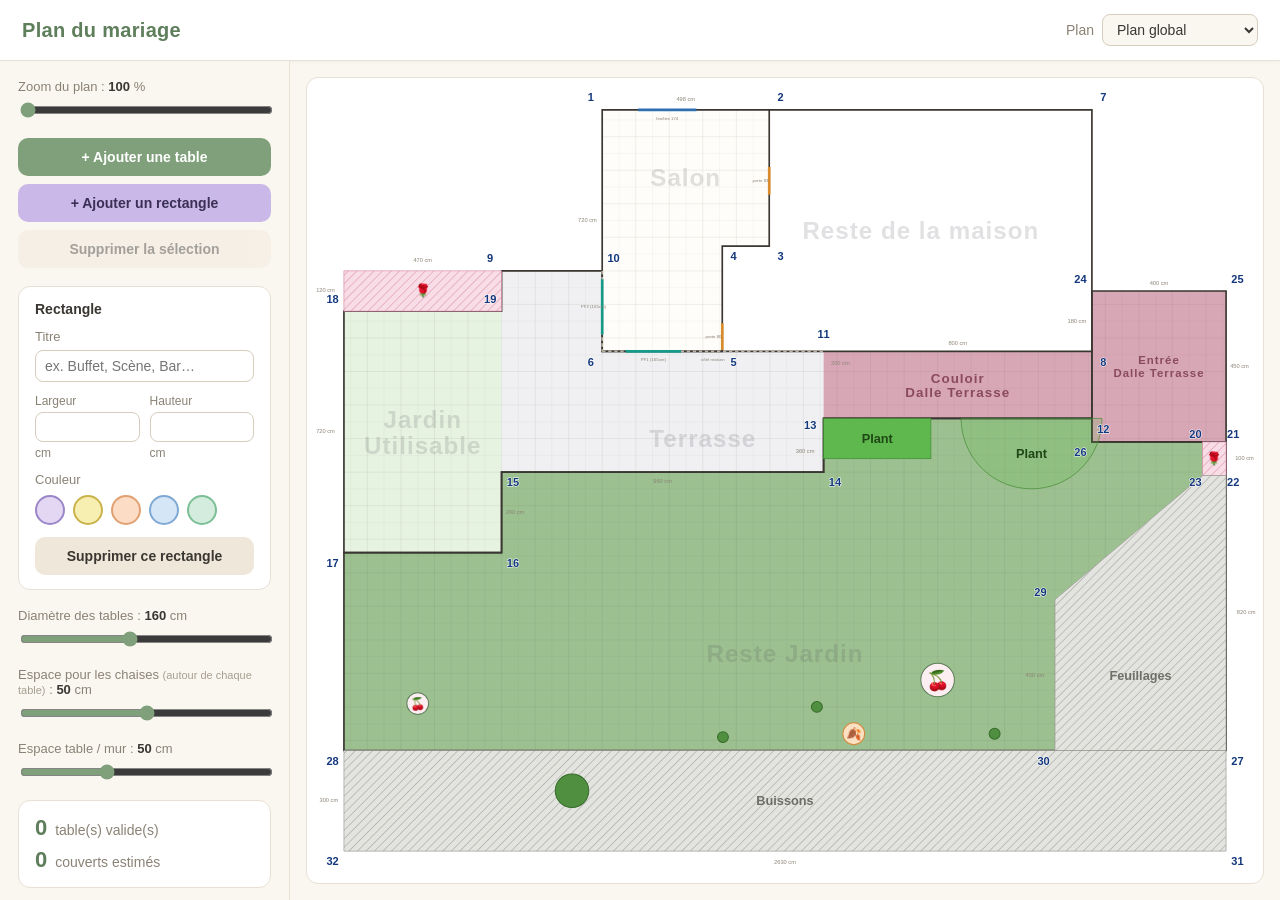
==== web-app-plan-du-mariage/index.html @ a0261a8c "first commit" ====
<!DOCTYPE html>
<html lang="fr">
<head>
  <meta charset="UTF-8">
  <meta name="viewport" content="width=device-width, initial-scale=1.0">
  <title>Plan du mariage — placement des tables</title>
  <link rel="stylesheet" href="style.css">
</head>
<body>

  <header class="entete">
    <h1>Plan du mariage</h1>
    <div class="entete__plan">
      <label for="select-plan">Plan</label>
      <select id="select-plan"></select>
    </div>
  </header>

  <main class="appli">

    <!-- Panneau latéral : actions, réglages, compteur, légende -->
    <aside class="panneau">

      <section class="reglage reglage--zoom">
        <label for="rng-zoom">Zoom du plan : <strong id="val-zoom">100</strong> %</label>
        <input type="range" id="rng-zoom" min="100" max="400" step="10" value="100">
      </section>

      <div class="bloc-actions">
        <button id="btn-ajouter" class="btn btn--principal">+ Ajouter une table</button>
        <button id="btn-ajouter-rect" class="btn btn--rect">+ Ajouter un rectangle</button>
        <button id="btn-supprimer" class="btn btn--secondaire" disabled>Supprimer la sélection</button>
      </div>

      <!-- Éditeur de rectangle : affiché quand un rectangle est sélectionné -->
      <section id="editeur-rect" class="editeur" hidden>
        <h2>Rectangle</h2>
        <label class="champ">Titre
          <input type="text" id="rect-titre" maxlength="24" placeholder="ex. Buffet, Scène, Bar…">
        </label>
        <div class="champ-dims">
          <label>Largeur <input type="number" id="rect-w" min="40" step="10"> cm</label>
          <label>Hauteur <input type="number" id="rect-h" min="40" step="10"> cm</label>
        </div>
        <div class="champ">Couleur
          <div class="couleurs" id="rect-couleurs"></div>
        </div>
        <button id="rect-suppr" class="btn btn--secondaire">Supprimer ce rectangle</button>
      </section>

      <section class="reglage">
        <label for="rng-diametre">Diamètre des tables : <strong id="val-diametre"></strong> cm</label>
        <input type="range" id="rng-diametre" min="100" max="240" step="10">
      </section>

      <section class="reglage">
        <label for="rng-espace-chaises">Espace pour les chaises <span class="reglage__hint">(autour de chaque table)</span> : <strong id="val-espace-chaises"></strong> cm</label>
        <input type="range" id="rng-espace-chaises" min="0" max="100" step="5">
      </section>

      <section class="reglage">
        <label for="rng-espace-mur">Espace table / mur : <strong id="val-espace-mur"></strong> cm</label>
        <input type="range" id="rng-espace-mur" min="0" max="150" step="5">
      </section>

      <section class="compteur">
        <div class="compteur__ligne"><span id="nb-tables" class="compteur__chiffre">0</span> table(s) valide(s)</div>
        <div class="compteur__ligne"><span id="nb-couverts" class="compteur__chiffre">0</span> couverts estimés</div>
      </section>

      <section class="legende">
        <h2>Légende</h2>
        <ul>
          <li><span class="pastille pastille--valide"></span> Table valide</li>
          <li><span class="pastille pastille--select"></span> Table sélectionnée</li>
          <li><span class="pastille pastille--invalide"></span> Table en conflit</li>
          <li><span class="trait trait--fenetre"></span> Fenêtre</li>
          <li><span class="trait trait--pf"></span> Porte-fenêtre</li>
          <li><span class="trait trait--porte"></span> Porte</li>
        </ul>
        <p class="aide">Glissez une table à la souris ou au doigt. Évitez de bloquer les ouvertures (traits colorés). Touche Suppr pour effacer la table sélectionnée.</p>
      </section>

    </aside>

    <!-- Zone de dessin : le SVG est rempli par render() dans app.js -->
    <div class="scene">
      <svg id="plan" xmlns="http://www.w3.org/2000/svg" preserveAspectRatio="xMidYMid meet"></svg>
    </div>

  </main>

  <script src="app.js"></script>
</body>
</html>
---- web-app-plan-du-mariage/style.css ----
/* =========================================================================
   Plan du mariage — feuille de style
   Palette douce (crème / sauge / rose poudré) pour un rendu "mariage".
   ========================================================================= */

:root{
  --creme:        #faf7f1;
  --creme-fonce:  #f0ead8;
  --encre:        #3a3631;
  --sauge:        #7fa07a;
  --sauge-fonce:  #5f7e5b;
  --rose:         #c98b96;
  --gris-doux:    #8a8275;

  /* couleurs des états de table */
  --tbl-valide:   #9bce9b;  --tbl-valide-bord:   #3f8f3f;
  --tbl-select:   #7fb2f0;  --tbl-select-bord:   #2f6fb0;
  --tbl-invalide: #ef9a9a;  --tbl-invalide-bord: #c62828;

  /* couleurs des ouvertures */
  --c-fenetre:    #2f6fb0;
  --c-pf:         #159a8a;
  --c-porte:      #d98a2b;
  --c-maison:     #b9b2a4;
}

*{ box-sizing:border-box; }

html,body{ height:100%; margin:0; }

body{
  display:flex;
  flex-direction:column;
  font-family:"Segoe UI", Roboto, Helvetica, Arial, sans-serif;
  color:var(--encre);
  background:var(--creme);
  overflow:hidden;        /* l'app tient dans la fenêtre : aucun scroll de page */
}

/* ----------------------------- En-tête -------------------------------- */

.entete{
  display:flex;
  align-items:center;
  justify-content:space-between;
  padding:14px 22px;
  background:#fff;
  border-bottom:1px solid #e7e0d4;
  box-shadow:0 1px 4px rgba(0,0,0,.04);
}
.entete h1{
  margin:0;
  font-size:20px;
  font-weight:600;
  letter-spacing:.3px;
  color:var(--sauge-fonce);
}
.entete__plan{ display:flex; align-items:center; gap:8px; }
.entete__plan label{ font-size:14px; color:var(--gris-doux); }
.entete__plan select{
  padding:6px 10px;
  border:1px solid #d6cdbd;
  border-radius:8px;
  background:var(--creme);
  font-size:14px;
  color:var(--encre);
  cursor:pointer;
}

/* ----------------------- Disposition générale ------------------------- */

.appli{
  flex:1;
  display:flex;
  min-height:0;          /* indispensable pour que .scene puisse rétrécir */
}

/* ----------------------------- Panneau -------------------------------- */

.panneau{
  width:290px;
  flex-shrink:0;
  padding:18px;
  overflow-y:auto;
  background:var(--creme);
  border-right:1px solid #e7e0d4;
  display:flex;
  flex-direction:column;
  gap:18px;
}

.bloc-actions{ display:flex; flex-direction:column; gap:8px; }

.btn{
  padding:11px 14px;
  border:none;
  border-radius:10px;
  font-size:14px;
  font-weight:600;
  cursor:pointer;
  transition:filter .15s, opacity .15s;
}
.btn:hover{ filter:brightness(1.05); }
.btn--principal{ background:var(--sauge); color:#fff; }
.btn--secondaire{ background:#efe7da; color:var(--encre); }
.btn--rect{ background:#c9b8e8; color:#3a2f55; }
.btn:disabled{ opacity:.45; cursor:not-allowed; }

/* Éditeur de rectangle */
.editeur{
  background:#fff;
  border:1px solid #e7e0d4;
  border-radius:12px;
  padding:14px 16px;
  display:flex;
  flex-direction:column;
  gap:12px;
}
.editeur h2{ font-size:14px; margin:0; color:var(--encre); }
.champ{ display:flex; flex-direction:column; gap:6px; font-size:13px; color:var(--gris-doux); }
.champ input[type=text]{ padding:7px 9px; border:1px solid #d6cdbd; border-radius:8px; font-size:14px; }
.champ-dims{ display:flex; gap:10px; }
.champ-dims label{ flex:1; display:flex; flex-direction:column; gap:4px; font-size:12px; color:var(--gris-doux); }
.champ-dims input{ width:100%; padding:6px 8px; border:1px solid #d6cdbd; border-radius:8px; font-size:14px; }
.couleurs{ display:flex; gap:8px; margin-top:2px; }
.pastille-couleur{
  width:30px; height:30px; border-radius:50%;
  border:2px solid; padding:0; cursor:pointer; transition:transform .1s;
}
.pastille-couleur:hover{ transform:scale(1.12); }
.pastille-couleur.active{ outline:3px solid var(--sauge-fonce); outline-offset:2px; }

.reglage{ display:flex; flex-direction:column; gap:6px; }
.reglage label{ font-size:13px; color:var(--gris-doux); }
.reglage strong{ color:var(--encre); }
.reglage__hint{ font-size:11px; color:#a79f90; }
.reglage input[type=range]{ width:100%; accent-color:var(--sauge); cursor:pointer; }

.compteur{
  background:#fff;
  border:1px solid #e7e0d4;
  border-radius:12px;
  padding:14px 16px;
  display:flex;
  flex-direction:column;
  gap:6px;
}
.compteur__ligne{ font-size:14px; color:var(--gris-doux); }
.compteur__chiffre{
  font-size:22px;
  font-weight:700;
  color:var(--sauge-fonce);
  margin-right:4px;
}

.legende h2{ font-size:14px; margin:0 0 8px; color:var(--encre); }
.legende ul{ list-style:none; margin:0; padding:0; display:flex; flex-direction:column; gap:6px; }
.legende li{ display:flex; align-items:center; gap:8px; font-size:13px; color:var(--gris-doux); }
.pastille{ width:14px; height:14px; border-radius:50%; flex-shrink:0; }
.pastille--valide{   background:var(--tbl-valide);   border:2px solid var(--tbl-valide-bord); }
.pastille--select{   background:var(--tbl-select);   border:2px solid var(--tbl-select-bord); }
.pastille--invalide{ background:var(--tbl-invalide); border:2px solid var(--tbl-invalide-bord); }
.trait{ width:18px; height:0; border-top-width:4px; border-top-style:solid; flex-shrink:0; }
.trait--fenetre{ border-top-color:var(--c-fenetre); }
.trait--pf{      border-top-color:var(--c-pf); }
.trait--porte{   border-top-color:var(--c-porte); }
.aide{ margin-top:12px; font-size:12px; line-height:1.5; color:#a79f90; }

/* ------------------------------ Scène --------------------------------- */

.scene{
  flex:1;
  min-width:0;
  min-height:0;
  padding:16px;
  position:relative;          /* ancre le SVG en absolu (taille définie par .scene) */
  overflow:hidden;
}

#plan{
  display:block;
  /* Taille (largeur ET hauteur) fixée en px par appliquerZoom() = zone de
     .scene x le zoom. Les DEUX dimensions explicites : sinon le SVG (élément
     remplacé) déduit sa hauteur du viewBox et déborde sous Safari. À zoom=1 il
     remplit .scene ; au-delà il déborde et .scene devient scrollable. */
  background:#fff;
  border:1px solid #e7e0d4;
  border-radius:12px;
  touch-action:none;          /* le doigt déplace une table, pas la page */
}

/* --------------------- Styles des éléments SVG ------------------------ */
/* (la plupart sont décoratifs : on coupe leur capture du pointeur) */

/* Grille translucide : lisible sur la crème, le vert et le gris des fonds. */
.grille{ stroke:rgba(90,86,78,.13); stroke-width:1; pointer-events:none; }
.grille--fort{ stroke:rgba(90,86,78,.20); stroke-width:1.4; }

.piece-fond{ fill:#fffdf9; }                 /* salon : crème */
.fond--salon{ fill:#fffdf9; }                /* salon (plan global) : crème */
.fond--jardin{ fill:#e7f3e1; }               /* jardin utilisable : vert clair */
.fond--reste-jardin{ fill:#9cc090; }         /* reste du jardin : vert foncé pastel (quadrillé, non praticable) */
.fond--terrasse{ fill:#f0f0f2; }             /* terrasse : gris très clair */
.fond--couloir{ fill:#d8a7b6; }              /* couloir dalle terrasse : bordeaux pastel */
.fond--entree{ fill:#d8a7b6; }               /* entrée dalle terrasse : bordeaux pastel */
.fond--maison-reste{ fill:#ffffff; }         /* reste de la maison : blanc (non quadrillé) */
.piece-contour{ fill:none; stroke:var(--encre); stroke-width:5; stroke-linejoin:miter; pointer-events:none; }
.mur{ fill:none; stroke:var(--encre); stroke-width:5; stroke-linejoin:miter; stroke-linecap:square; pointer-events:none; }

/* Zones non praticables (massif de roses, feuillages, etc.) */
.zone--rose{ fill:url(#hachures-rose); stroke:#d98aa6; stroke-width:2; }
.zone--feuillage{ fill:url(#hachures-feuillage); stroke:#9a9a93; stroke-width:2; }
.zone--buissons{ fill:url(#hachures-feuillage); stroke:#9a9a93; stroke-width:2; }   /* même hachure grise que feuillage */
.zone--plant{ fill:#5fb84e; stroke:#3f8a2f; stroke-width:2; }                        /* bloc "Plant" : vert vif (différent) */
.zone-label{
  font-size:38px;
  font-weight:600;
  font-family:inherit;
  pointer-events:none;
  user-select:none;
}
.zone-label--rose{      fill:#b3567a; }      /* étiquette des massifs de roses */
.zone-label--feuillage{ fill:#6f6f68; }      /* étiquette des feuillages (grisé) */
.zone-label--buissons{  fill:#6f6f68; }      /* étiquette des buissons (grisé) */
.zone-label--plant{     fill:#1f4715; }      /* étiquette Plant (vert foncé) */

/* Arbres / marqueurs ponctuels (cerisiers...) */
.arbre{ stroke-width:3; }
.arbre--cerisier{ fill:#fdeef1; stroke:#5f7e5b; }   /* disque clair, bord vert */
.arbre--vert{ fill:#4f8f3f; stroke:#356b2a; }        /* petit arbre : pastille verte pleine */
.arbre--orange{ fill:#fbe0c2; stroke:#d28a3c; }      /* arbre automne : disque orange clair (+ 🍂) */
.arbre-emoji{ font-family:inherit; pointer-events:none; user-select:none; }

/* Points fixes (repères ponctuels) */
.point{ stroke-width:2.5; pointer-events:none; }
.point--bleu{ fill:#2f6fb0; stroke:#1c4a7d; }        /* point fixe bleu */
.point-halo{ pointer-events:none; }
.point-halo--bleu{ fill:rgba(47,111,176,.09); stroke:rgba(47,111,176,.30); stroke-width:1.5; }  /* cercle 210 cm bleu très translucide */
.point-halo--plant{ fill:rgba(95,184,78,.20); stroke:#3f8a2f; stroke-width:2; }                 /* demi-cercle vert "Plant" translucide */

.cote{
  fill:var(--gris-doux);
  font-size:17px;
  font-family:inherit;
  pointer-events:none;
  user-select:none;
}

/* Libellés de zones (SALON / TERRASSE / JARDIN) en filigrane. */
.etiquette{
  fill:rgba(70,70,78,.16);
  font-size:72px;
  font-weight:800;
  letter-spacing:3px;
  font-family:inherit;
  pointer-events:none;
  user-select:none;
}

/* Numéros des coins : bleu foncé, gras, à l'extérieur du plan (halo blanc). */
.coin{
  fill:#14387d;
  font-size:33px;
  font-weight:800;
  font-family:inherit;
  paint-order:stroke;
  stroke:#ffffff;
  stroke-width:3;
  pointer-events:none;
  user-select:none;
}

.ouverture{ stroke-width:8; pointer-events:none; stroke-linecap:butt; }
.ouverture--fenetre{ stroke:var(--c-fenetre); }
.ouverture--porte-fenetre{ stroke:var(--c-pf); }
.ouverture--porte{ stroke:var(--c-porte); }
.ouverture--maison{ stroke:var(--c-maison); stroke-width:5; stroke-dasharray:10 8; }
.ouverture-label{
  fill:var(--gris-doux);
  font-size:13px;
  font-family:inherit;
  pointer-events:none;
  user-select:none;
}

.degagement{
  fill:rgba(120,160,255,.05);
  stroke:#c4cfe8;
  stroke-width:1;
  stroke-dasharray:4 5;
  pointer-events:none;
}

.table{ stroke-width:2.5; cursor:grab; }
.table--valide{   fill:var(--tbl-valide);   stroke:var(--tbl-valide-bord); }
.table--select{   fill:var(--tbl-select);   stroke:var(--tbl-select-bord); }
.table--invalide{ fill:var(--tbl-invalide); stroke:var(--tbl-invalide-bord); }

.table-num{
  fill:#2a2a2a;
  font-size:30px;
  font-weight:700;
  font-family:inherit;
  pointer-events:none;
  user-select:none;
}

/* Rectangles libres (buffet, scène, bar...) */
.rect{ stroke-width:2.5; cursor:grab; }
.rect--select{ stroke-width:4.5; }
.rect-titre{
  fill:#2f2b25; font-size:30px; font-weight:700; font-family:inherit;
  pointer-events:none; user-select:none;
}
.rect-dim{
  fill:#6b6457; font-size:20px; font-family:inherit;
  pointer-events:none; user-select:none;
}
.rect-poignee{ fill:#fff; stroke:#2f6fb0; stroke-width:3; cursor:nwse-resize; }

/* ------------------------- Petit écran -------------------------------- */

@media (max-width:760px){
  html,body{ height:auto; }
  body{ overflow:auto; }       /* sur mobile, la page empile et peut défiler */
  .appli{ flex-direction:column; }
  .panneau{ width:100%; border-right:none; border-bottom:1px solid #e7e0d4; }
  /* hauteur DÉFINIE (pas flex-grow) : sinon la taille de .scene dépendrait du
     SVG que appliquerZoom() dimensionne à partir de .scene -> boucle. */
  .scene{ flex:none; height:60vh; }
}
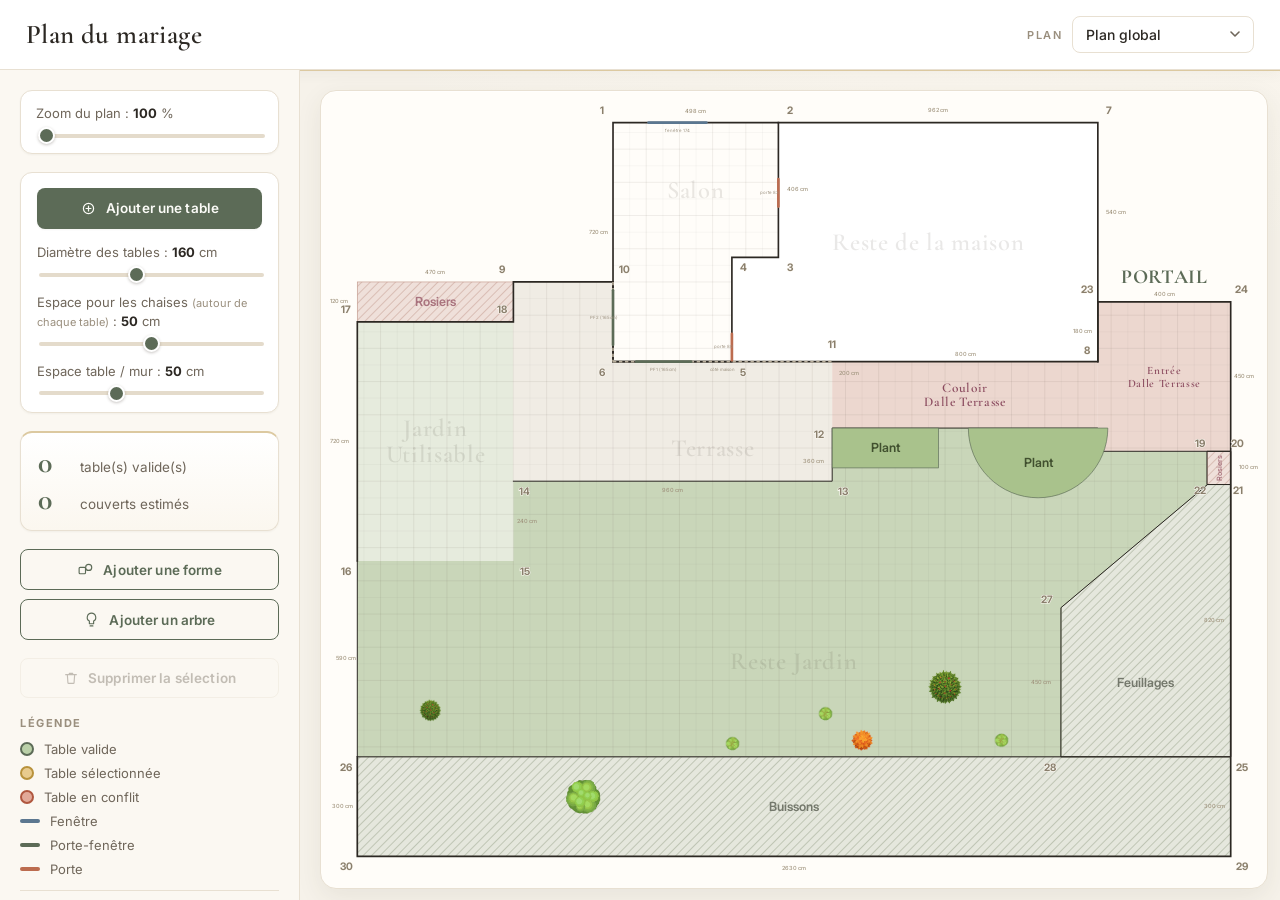
==== commit 5a11758b: "V1 terminee" ====
--- a/web-app-plan-du-mariage/index.html
+++ b/web-app-plan-du-mariage/index.html
@@ -9,7 +9,9 @@
 <body>
 
   <header class="entete">
-    <h1>Plan du mariage</h1>
+    <div class="entete__brand">
+      <h1>Plan du mariage</h1>
+    </div>
     <div class="entete__plan">
       <label for="select-plan">Plan</label>
       <select id="select-plan"></select>
@@ -26,47 +28,48 @@
         <input type="range" id="rng-zoom" min="100" max="400" step="10" value="100">
       </section>
 
-      <div class="bloc-actions">
-        <button id="btn-ajouter" class="btn btn--principal">+ Ajouter une table</button>
-        <button id="btn-ajouter-rect" class="btn btn--rect">+ Ajouter un rectangle</button>
-        <button id="btn-supprimer" class="btn btn--secondaire" disabled>Supprimer la sélection</button>
-      </div>
+      <!-- TABLES : fonction première — bouton + réglages partagés regroupés -->
+      <section class="carte-tables">
+        <button id="btn-ajouter" class="btn btn--principal">
+          <svg viewBox="0 0 24 24" width="17" height="17" fill="none" stroke="currentColor" stroke-width="1.7" stroke-linecap="round" stroke-linejoin="round" aria-hidden="true"><circle cx="12" cy="12" r="7.2"/><path d="M12 8.6v6.8M8.6 12h6.8"/></svg>
+          <span>Ajouter une table</span>
+        </button>
 
-      <!-- Éditeur de rectangle : affiché quand un rectangle est sélectionné -->
-      <section id="editeur-rect" class="editeur" hidden>
-        <h2>Rectangle</h2>
-        <label class="champ">Titre
-          <input type="text" id="rect-titre" maxlength="24" placeholder="ex. Buffet, Scène, Bar…">
-        </label>
-        <div class="champ-dims">
-          <label>Largeur <input type="number" id="rect-w" min="40" step="10"> cm</label>
-          <label>Hauteur <input type="number" id="rect-h" min="40" step="10"> cm</label>
+        <div class="reglage">
+          <label for="rng-diametre">Diamètre des tables : <strong id="val-diametre"></strong> cm</label>
+          <input type="range" id="rng-diametre" min="100" max="240" step="10">
         </div>
-        <div class="champ">Couleur
-          <div class="couleurs" id="rect-couleurs"></div>
+        <div class="reglage">
+          <label for="rng-espace-chaises">Espace pour les chaises <span class="reglage__hint">(autour de chaque table)</span> : <strong id="val-espace-chaises"></strong> cm</label>
+          <input type="range" id="rng-espace-chaises" min="0" max="100" step="5">
         </div>
-        <button id="rect-suppr" class="btn btn--secondaire">Supprimer ce rectangle</button>
-      </section>
-
-      <section class="reglage">
-        <label for="rng-diametre">Diamètre des tables : <strong id="val-diametre"></strong> cm</label>
-        <input type="range" id="rng-diametre" min="100" max="240" step="10">
-      </section>
-
-      <section class="reglage">
-        <label for="rng-espace-chaises">Espace pour les chaises <span class="reglage__hint">(autour de chaque table)</span> : <strong id="val-espace-chaises"></strong> cm</label>
-        <input type="range" id="rng-espace-chaises" min="0" max="100" step="5">
-      </section>
-
-      <section class="reglage">
-        <label for="rng-espace-mur">Espace table / mur : <strong id="val-espace-mur"></strong> cm</label>
-        <input type="range" id="rng-espace-mur" min="0" max="150" step="5">
+        <div class="reglage">
+          <label for="rng-espace-mur">Espace table / mur : <strong id="val-espace-mur"></strong> cm</label>
+          <input type="range" id="rng-espace-mur" min="0" max="150" step="5">
+        </div>
       </section>
 
       <section class="compteur">
         <div class="compteur__ligne"><span id="nb-tables" class="compteur__chiffre">0</span> table(s) valide(s)</div>
         <div class="compteur__ligne"><span id="nb-couverts" class="compteur__chiffre">0</span> couverts estimés</div>
       </section>
+
+      <!-- DÉCOR : formes & arbres (chacun passe par une modale) -->
+      <div class="bloc-actions">
+        <button id="btn-ajouter-forme" class="btn btn--rect">
+          <svg viewBox="0 0 24 24" width="17" height="17" fill="none" stroke="currentColor" stroke-width="1.6" stroke-linejoin="round" aria-hidden="true"><rect x="3" y="9" width="9" height="9" rx="1.4"/><circle cx="16.5" cy="9" r="4.3"/></svg>
+          <span>Ajouter une forme</span>
+        </button>
+        <button id="btn-ajouter-arbre" class="btn btn--rect">
+          <svg viewBox="0 0 24 24" width="17" height="17" fill="none" stroke="currentColor" stroke-width="1.6" stroke-linecap="round" stroke-linejoin="round" aria-hidden="true"><path d="M12 3a6 6 0 0 0-3 11.2V18h6v-3.8A6 6 0 0 0 12 3Z"/><path d="M10 21h4"/></svg>
+          <span>Ajouter un arbre</span>
+        </button>
+      </div>
+
+      <button id="btn-supprimer" class="btn btn--secondaire" disabled>
+        <svg viewBox="0 0 24 24" width="16" height="16" fill="none" stroke="currentColor" stroke-width="1.7" stroke-linecap="round" stroke-linejoin="round" aria-hidden="true"><path d="M4 7h16M9.5 7V5h5v2M6.5 7l.9 12.2a1 1 0 0 0 1 .8h7.2a1 1 0 0 0 1-.8L17.5 7"/></svg>
+        <span>Supprimer la sélection</span>
+      </button>
 
       <section class="legende">
         <h2>Légende</h2>
@@ -78,7 +81,8 @@
           <li><span class="trait trait--pf"></span> Porte-fenêtre</li>
           <li><span class="trait trait--porte"></span> Porte</li>
         </ul>
-        <p class="aide">Glissez une table à la souris ou au doigt. Évitez de bloquer les ouvertures (traits colorés). Touche Suppr pour effacer la table sélectionnée.</p>
+        <p class="aide">Glissez une table à la souris ou au doigt. Évitez de bloquer les ouvertures (traits colorés). Touche Suppr pour effacer la sélection.</p>
+        <p class="aide">Sélectionnez une forme ou un arbre : la poignée <strong>creuse</strong> (coin bas-droit) redimensionne, la poignée <strong>pleine</strong> (au-dessus) fait pivoter. Maintenez <strong>Maj</strong> pour un pas de 15°.</p>
       </section>
 
     </aside>
@@ -86,10 +90,110 @@
     <!-- Zone de dessin : le SVG est rempli par render() dans app.js -->
     <div class="scene">
       <svg id="plan" xmlns="http://www.w3.org/2000/svg" preserveAspectRatio="xMidYMid meet"></svg>
+
+      <!-- Éditeur flottant : affiché en haut à droite, par-dessus le plan,
+           quand une FORME est sélectionnée. -->
+      <aside id="editeur-forme" class="editeur-flottant" hidden>
+        <button id="fe-fermer" class="modal__close" type="button" aria-label="Fermer">
+          <svg viewBox="0 0 24 24" width="18" height="18" fill="none" stroke="currentColor" stroke-width="1.8" stroke-linecap="round" aria-hidden="true"><path d="M6 6l12 12M18 6L6 18"/></svg>
+        </button>
+        <h2>Forme</h2>
+        <label class="champ">Titre
+          <input type="text" id="fe-titre" maxlength="24" placeholder="ex. Buffet, Scène, Bar…">
+        </label>
+        <div class="champ-dims">
+          <label>Largeur <input type="number" id="fe-w" min="40" step="10"> cm</label>
+          <label>Hauteur <input type="number" id="fe-h" min="40" step="10"> cm</label>
+        </div>
+        <div class="champ-rotation">
+          <label>Rotation <input type="number" id="fe-angle" min="0" max="359" step="1"> °</label>
+          <button id="fe-angle-reset" class="btn-mini" type="button" title="Remettre la forme droite (0°)">Remettre droit</button>
+        </div>
+        <div class="champ">Fond
+          <div class="couleurs" id="fe-fond"></div>
+        </div>
+        <div class="champ">Contour
+          <div class="couleurs" id="fe-bord"></div>
+        </div>
+        <button id="fe-suppr" class="btn btn--secondaire">
+          <svg viewBox="0 0 24 24" width="16" height="16" fill="none" stroke="currentColor" stroke-width="1.7" stroke-linecap="round" stroke-linejoin="round" aria-hidden="true"><path d="M4 7h16M9.5 7V5h5v2M6.5 7l.9 12.2a1 1 0 0 0 1 .8h7.2a1 1 0 0 0 1-.8L17.5 7"/></svg>
+          <span>Supprimer cette forme</span>
+        </button>
+      </aside>
     </div>
 
   </main>
 
+  <!-- ===================== MODALE : choisir un arbre ===================== -->
+  <div id="modal-arbre" class="modal" hidden>
+    <div class="modal__overlay" data-close="modal-arbre"></div>
+    <div class="modal__dialog modal__dialog--large" role="dialog" aria-modal="true" aria-labelledby="modal-arbre-titre">
+      <button class="modal__close" type="button" data-close="modal-arbre" aria-label="Fermer">
+        <svg viewBox="0 0 24 24" width="18" height="18" fill="none" stroke="currentColor" stroke-width="1.8" stroke-linecap="round" aria-hidden="true"><path d="M6 6l12 12M18 6L6 18"/></svg>
+      </button>
+      <h2 id="modal-arbre-titre">Choisir un arbre</h2>
+      <p class="modal__hint">Cliquez une illustration, puis « Ajouter ». Vous pourrez l'agrandir/réduire ensuite sur le plan.</p>
+      <div class="modal__body">
+        <div id="arbre-grille" class="arbre-grille"></div>
+      </div>
+      <div class="modal__actions">
+        <button class="btn btn--secondaire" type="button" data-close="modal-arbre">Annuler</button>
+        <button id="arbre-confirmer" class="btn btn--principal" type="button" disabled>Ajouter</button>
+      </div>
+    </div>
+  </div>
+
+  <!-- ===================== MODALE : ajouter une forme ==================== -->
+  <div id="modal-forme" class="modal" hidden>
+    <div class="modal__overlay" data-close="modal-forme"></div>
+    <div class="modal__dialog" role="dialog" aria-modal="true" aria-labelledby="modal-forme-titre">
+      <button class="modal__close" type="button" data-close="modal-forme" aria-label="Fermer">
+        <svg viewBox="0 0 24 24" width="18" height="18" fill="none" stroke="currentColor" stroke-width="1.8" stroke-linecap="round" aria-hidden="true"><path d="M6 6l12 12M18 6L6 18"/></svg>
+      </button>
+      <h2 id="modal-forme-titre">Ajouter une forme</h2>
+
+      <div class="modal__body">
+      <div class="champ">Type
+        <div class="formes-types" id="forme-types">
+          <button class="forme-type active" type="button" data-type="rect">
+            <svg viewBox="0 0 24 24" width="24" height="24" fill="none" stroke="currentColor" stroke-width="1.6" stroke-linejoin="round" aria-hidden="true"><rect x="3.5" y="6" width="17" height="12" rx="1.6"/></svg>
+            <span>Rectangle</span>
+          </button>
+          <button class="forme-type" type="button" data-type="triangle">
+            <svg viewBox="0 0 24 24" width="24" height="24" fill="none" stroke="currentColor" stroke-width="1.6" stroke-linejoin="round" aria-hidden="true"><path d="M12 4 21 19 3 19 Z"/></svg>
+            <span>Triangle</span>
+          </button>
+          <button class="forme-type" type="button" data-type="cercle">
+            <svg viewBox="0 0 24 24" width="24" height="24" fill="none" stroke="currentColor" stroke-width="1.6" aria-hidden="true"><circle cx="12" cy="12" r="8"/></svg>
+            <span>Cercle</span>
+          </button>
+        </div>
+      </div>
+
+      <label class="champ">Titre (optionnel)
+        <input type="text" id="forme-titre" maxlength="24" placeholder="ex. Buffet, Scène, Bar…">
+      </label>
+
+      <div class="champ-dims">
+        <label>Largeur <input type="number" id="forme-w" min="40" step="10" value="200"> cm</label>
+        <label>Hauteur <input type="number" id="forme-h" min="40" step="10" value="120"> cm</label>
+      </div>
+
+      <div class="champ">Couleur du fond
+        <div class="couleurs" id="forme-fond"></div>
+      </div>
+      <div class="champ">Couleur du contour
+        <div class="couleurs" id="forme-bord"></div>
+      </div>
+      </div>
+
+      <div class="modal__actions">
+        <button class="btn btn--secondaire" type="button" data-close="modal-forme">Annuler</button>
+        <button id="forme-confirmer" class="btn btn--principal" type="button">Ajouter</button>
+      </div>
+    </div>
+  </div>
+
   <script src="app.js"></script>
 </body>
 </html>
--- a/web-app-plan-du-mariage/style.css
+++ b/web-app-plan-du-mariage/style.css
@@ -1,331 +1,454 @@
+@import url('https://fonts.googleapis.com/css2?family=Cormorant+Garamond:wght@500;600;700&family=Inter:wght@400;500;600;700&display=swap');
+
 /* =========================================================================
-   Plan du mariage — feuille de style
-   Palette douce (crème / sauge / rose poudré) pour un rendu "mariage".
+   PLAN DU MARIAGE — Direction « ATELIER FLORAL »
+   Éditorial · mariage premium · lin, eucalyptus & lumière de bougie.
+   La logique du plan (mesures, positions, validité) est inchangée : seul
+   l'habillage évolue. Maquettes & doc : ./conception-design/
    ========================================================================= */
 
 :root{
-  --creme:        #faf7f1;
-  --creme-fonce:  #f0ead8;
-  --encre:        #3a3631;
-  --sauge:        #7fa07a;
-  --sauge-fonce:  #5f7e5b;
-  --rose:         #c98b96;
-  --gris-doux:    #8a8275;
-
-  /* couleurs des états de table */
-  --tbl-valide:   #9bce9b;  --tbl-valide-bord:   #3f8f3f;
-  --tbl-select:   #7fb2f0;  --tbl-select-bord:   #2f6fb0;
-  --tbl-invalide: #ef9a9a;  --tbl-invalide-bord: #c62828;
-
-  /* couleurs des ouvertures */
-  --c-fenetre:    #2f6fb0;
-  --c-pf:         #159a8a;
-  --c-porte:      #d98a2b;
-  --c-maison:     #b9b2a4;
+  /* — Neutres chauds — */
+  --ivoire:      #F6F2EA;   /* fond de l'application */
+  --ivoire-2:    #FBF8F2;   /* fond du panneau */
+  --papier:      #FFFFFF;   /* cartes & plan */
+  --ligne:       #E8E0D2;   /* filets / bordures */
+  --ligne-or:    #DCC9A0;   /* filet doré (accent fin) */
+
+  /* — Encres — */
+  --encre:       #2C2823;
+  --encre-2:     #6F665A;
+  --encre-3:     #9A8F7E;
+
+  /* — Accents — */
+  --olivier:       #5C6B57;
+  --olivier-fonce: #47543F;
+  --olivier-clair: #E7ECDF;
+  --terracotta:    #BC6C4F;
+  --rose-poudre:   #C6868F;
+  --or:            #B8923C;
+
+  /* — Plan — */
+  --mur:          #2C2823;
+  --salon:        #FFFDF9;
+  --jardin:       #E6EBDD;
+  --reste-jardin: #C9D6B9;
+  --terrasse:     #F0ECE4;
+  --dalle:        #ECD7CF;   /* couloir / entrée (rose poudré) */
+  --dalle-bord:   #C49A8F;
+  --grille:       rgba(92,84,70,.12);
+  --grille-fort:  rgba(92,84,70,.20);
+
+  /* États de table */
+  --tbl-valide:#BAD0A8; --tbl-valide-bord:#5C6B57;
+  --tbl-select:#E8CB8E; --tbl-select-bord:#B8923C;
+  --tbl-invalide:#E2A998; --tbl-invalide-bord:#B0573F;
+
+  /* Ouvertures */
+  --c-fenetre:#5B7790; --c-pf:#5C6B57; --c-porte:#BC6C4F; --c-maison:#B8AE9C;
+
+  /* Numéros de coin / cotes / étiquettes */
+  --coin:#8A7F6C; --cote:#A1957F; --etiquette:rgba(58,50,38,.11);
+
+  /* Hachures (référence — valeurs appliquées dans app.js > render) */
+  --hatch-rose-bg:#EFE0DA; --hatch-rose-line:#C49A8F;
+  --hatch-leaf-bg:#E5E7DD; --hatch-leaf-line:#9AA38C;
+
+  /* Couleurs des rectangles libres (référence — voir COULEURS_RECT, app.js) */
+  --rect-1-fill:#E7E0D2; --rect-1-bord:#C2B189;
+  --rect-2-fill:#D9E0CC; --rect-2-bord:#8AA277;
+  --rect-3-fill:#ECD7CF; --rect-3-bord:#C49A8F;
+  --rect-4-fill:#DCE6E6; --rect-4-bord:#8FAAAC;
+  --rect-5-fill:#F1E3C5; --rect-5-bord:#C9A24B;
+
+  /* Échelle */
+  --r-sm:8px; --r-md:12px; --r-lg:16px;
+  --sh-1:0 1px 2px rgba(60,50,40,.05);
+  --sh-2:0 8px 26px rgba(70,58,42,.08);
 }
 
 *{ box-sizing:border-box; }
-
 html,body{ height:100%; margin:0; }
 
 body{
-  display:flex;
-  flex-direction:column;
-  font-family:"Segoe UI", Roboto, Helvetica, Arial, sans-serif;
+  display:flex; flex-direction:column;
+  font-family:"Inter", system-ui, sans-serif;
   color:var(--encre);
-  background:var(--creme);
-  overflow:hidden;        /* l'app tient dans la fenêtre : aucun scroll de page */
-}
-
-/* ----------------------------- En-tête -------------------------------- */
-
+  background:
+    radial-gradient(1200px 600px at 80% -10%, #FCF8F0 0%, transparent 60%),
+    var(--ivoire);
+  overflow:hidden;
+  -webkit-font-smoothing:antialiased;
+}
+
+/* ------------------------------ En-tête ------------------------------- */
 .entete{
-  display:flex;
-  align-items:center;
-  justify-content:space-between;
-  padding:14px 22px;
-  background:#fff;
-  border-bottom:1px solid #e7e0d4;
-  box-shadow:0 1px 4px rgba(0,0,0,.04);
-}
+  display:flex; align-items:center; justify-content:space-between;
+  padding:16px 26px;
+  background:var(--papier);
+  border-bottom:1px solid var(--ligne);
+  box-shadow:0 1px 0 0 var(--ligne-or), 0 3px 14px rgba(70,58,42,.05);
+}
+.entete__brand{ display:flex; align-items:center; gap:13px; }
+.marque{
+  width:34px; height:34px; flex-shrink:0;
+  display:inline-flex; align-items:center; justify-content:center;
+}
+.marque svg{ width:100%; height:100%; display:block; }
 .entete h1{
   margin:0;
-  font-size:20px;
-  font-weight:600;
-  letter-spacing:.3px;
-  color:var(--sauge-fonce);
-}
-.entete__plan{ display:flex; align-items:center; gap:8px; }
-.entete__plan label{ font-size:14px; color:var(--gris-doux); }
+  font-family:"Cormorant Garamond", Georgia, serif;
+  font-size:27px; font-weight:600; letter-spacing:.4px; line-height:1;
+  color:var(--encre);
+}
+.entete__plan{ display:flex; align-items:center; gap:10px; }
+.entete__plan label{
+  font-size:11px; font-weight:600; letter-spacing:.13em; text-transform:uppercase;
+  color:var(--encre-3);
+}
+
+/* --------------------- Champs de formulaire (commun) ------------------ */
+select, input[type=text], input[type=number]{
+  font-family:inherit; color:var(--encre);
+  background:var(--papier);
+  border:1px solid var(--ligne);
+  border-radius:var(--r-sm);
+  transition:border-color .15s, box-shadow .15s;
+}
+select:focus, input[type=text]:focus, input[type=number]:focus{
+  outline:none; border-color:var(--olivier);
+  box-shadow:0 0 0 3px rgba(92,107,87,.16);
+}
 .entete__plan select{
-  padding:6px 10px;
-  border:1px solid #d6cdbd;
-  border-radius:8px;
-  background:var(--creme);
-  font-size:14px;
-  color:var(--encre);
-  cursor:pointer;
-}
+  appearance:none; -webkit-appearance:none;
+  padding:9px 34px 9px 13px; font-size:14px; font-weight:500; cursor:pointer;
+  background-image:url("data:image/svg+xml,%3Csvg xmlns='http://www.w3.org/2000/svg' width='10' height='7' viewBox='0 0 10 7'%3E%3Cpath d='M1 1l4 4 4-4' fill='none' stroke='%236F665A' stroke-width='1.6' stroke-linecap='round' stroke-linejoin='round'/%3E%3C/svg%3E");
+  background-repeat:no-repeat; background-position:right 13px center;
+  min-width:182px;
+}
+.entete__plan select:hover{ border-color:var(--ligne-or); }
 
 /* ----------------------- Disposition générale ------------------------- */
-
-.appli{
-  flex:1;
-  display:flex;
-  min-height:0;          /* indispensable pour que .scene puisse rétrécir */
-}
-
-/* ----------------------------- Panneau -------------------------------- */
+.appli{ flex:1; display:flex; min-height:0; }
 
 .panneau{
-  width:290px;
-  flex-shrink:0;
-  padding:18px;
+  width:300px; flex-shrink:0; padding:20px;
   overflow-y:auto;
-  background:var(--creme);
-  border-right:1px solid #e7e0d4;
-  display:flex;
-  flex-direction:column;
-  gap:18px;
-}
-
-.bloc-actions{ display:flex; flex-direction:column; gap:8px; }
-
+  background:var(--ivoire-2);
+  border-right:1px solid var(--ligne);
+  display:flex; flex-direction:column; gap:18px;
+}
+
+/* -------------------------------- Boutons ----------------------------- */
+.bloc-actions{ display:flex; flex-direction:column; gap:9px; }
 .btn{
-  padding:11px 14px;
-  border:none;
-  border-radius:10px;
-  font-size:14px;
-  font-weight:600;
-  cursor:pointer;
-  transition:filter .15s, opacity .15s;
-}
-.btn:hover{ filter:brightness(1.05); }
-.btn--principal{ background:var(--sauge); color:#fff; }
-.btn--secondaire{ background:#efe7da; color:var(--encre); }
-.btn--rect{ background:#c9b8e8; color:#3a2f55; }
-.btn:disabled{ opacity:.45; cursor:not-allowed; }
-
-/* Éditeur de rectangle */
-.editeur{
-  background:#fff;
-  border:1px solid #e7e0d4;
-  border-radius:12px;
-  padding:14px 16px;
-  display:flex;
-  flex-direction:column;
-  gap:12px;
-}
-.editeur h2{ font-size:14px; margin:0; color:var(--encre); }
-.champ{ display:flex; flex-direction:column; gap:6px; font-size:13px; color:var(--gris-doux); }
-.champ input[type=text]{ padding:7px 9px; border:1px solid #d6cdbd; border-radius:8px; font-size:14px; }
-.champ-dims{ display:flex; gap:10px; }
-.champ-dims label{ flex:1; display:flex; flex-direction:column; gap:4px; font-size:12px; color:var(--gris-doux); }
-.champ-dims input{ width:100%; padding:6px 8px; border:1px solid #d6cdbd; border-radius:8px; font-size:14px; }
-.couleurs{ display:flex; gap:8px; margin-top:2px; }
+  display:inline-flex; align-items:center; justify-content:center; gap:9px;
+  padding:11px 15px; border:1px solid transparent; border-radius:var(--r-sm);
+  font-family:inherit; font-size:13.5px; font-weight:600; letter-spacing:.01em;
+  cursor:pointer; transition:background .16s, border-color .16s, box-shadow .16s, transform .05s;
+}
+.btn svg{ flex-shrink:0; }
+.btn:active{ transform:translateY(.5px); }
+.btn--principal{ background:var(--olivier); color:#FBFBF7; box-shadow:var(--sh-1); }
+.btn--principal:hover{ background:var(--olivier-fonce); }
+.btn--rect{ background:transparent; color:var(--olivier); border-color:var(--olivier); }
+.btn--rect:hover{ background:var(--olivier-clair); }
+.btn--secondaire{ background:transparent; color:var(--encre-2); border-color:var(--ligne); }
+.btn--secondaire:hover{ background:#F1EBDF; border-color:#E0D6C4; }
+.btn:disabled{ opacity:.4; cursor:not-allowed; }
+
+/* ------------------- Éditeur de forme (flottant) ---------------------- */
+/* Affiché EN OVERLAY en haut à droite du plan quand une forme est sélectionnée. */
+.editeur-flottant[hidden]{ display:none !important; }
+.editeur-flottant{
+  position:absolute; top:30px; right:30px; z-index:10; width:250px;
+  background:var(--papier); border:1px solid var(--ligne); border-top:3px solid var(--ligne-or);
+  border-radius:var(--r-md); padding:16px 17px 17px;
+  display:flex; flex-direction:column; gap:12px;
+  box-shadow:var(--sh-2);
+}
+.editeur-flottant h2{
+  font-family:"Cormorant Garamond", serif; font-size:18px; font-weight:600;
+  margin:0; color:var(--encre); letter-spacing:.3px;
+}
+.champ{ display:flex; flex-direction:column; gap:6px; font-size:11px; font-weight:600;
+  letter-spacing:.1em; text-transform:uppercase; color:var(--encre-3); }
+.champ input[type=text]{ padding:9px 11px; font-size:14px; font-weight:400; letter-spacing:0; text-transform:none; }
+.champ-dims{ display:flex; gap:11px; }
+.champ-dims label{ flex:1; display:flex; flex-direction:column; gap:5px;
+  font-size:11px; font-weight:600; letter-spacing:.08em; text-transform:uppercase; color:var(--encre-3); }
+.champ-dims input{ width:100%; padding:8px 10px; font-size:14px; }
+/* Ligne « Rotation » : champ d'angle + bouton « Remettre droit ». */
+.champ-rotation{ display:flex; gap:10px; align-items:flex-end; }
+.champ-rotation label{ flex:1; display:flex; flex-direction:column; gap:5px;
+  font-size:11px; font-weight:600; letter-spacing:.08em; text-transform:uppercase; color:var(--encre-3); }
+.champ-rotation input{ width:100%; padding:8px 10px; font-size:14px; }
+.btn-mini{ flex:none; padding:8px 11px; font-size:11px; font-weight:600;
+  letter-spacing:.04em; color:var(--olivier); background:transparent;
+  border:1px solid var(--olivier); border-radius:var(--r-sm); cursor:pointer;
+  white-space:nowrap; transition:background .14s; }
+.btn-mini:hover{ background:var(--olivier-clair); }
+.couleurs{ display:flex; flex-wrap:wrap; gap:8px; margin-top:3px; }
 .pastille-couleur{
-  width:30px; height:30px; border-radius:50%;
-  border:2px solid; padding:0; cursor:pointer; transition:transform .1s;
+  width:26px; height:26px; border-radius:50%;
+  border:2px solid rgba(60,50,40,.18); padding:0; cursor:pointer;
+  transition:transform .12s, box-shadow .12s;
 }
 .pastille-couleur:hover{ transform:scale(1.12); }
-.pastille-couleur.active{ outline:3px solid var(--sauge-fonce); outline-offset:2px; }
-
-.reglage{ display:flex; flex-direction:column; gap:6px; }
-.reglage label{ font-size:13px; color:var(--gris-doux); }
-.reglage strong{ color:var(--encre); }
-.reglage__hint{ font-size:11px; color:#a79f90; }
-.reglage input[type=range]{ width:100%; accent-color:var(--sauge); cursor:pointer; }
-
+.pastille-couleur.active{ box-shadow:0 0 0 2px var(--papier), 0 0 0 4px var(--olivier); }
+
+/* ------------------------------ Réglages ------------------------------ */
+.reglage{ display:flex; flex-direction:column; gap:9px; }
+.reglage label{ font-size:13px; color:var(--encre-2); line-height:1.45; }
+.reglage strong{ color:var(--encre); font-weight:700; }
+.reglage__hint{ font-size:11px; color:var(--encre-3); }
+.reglage--zoom{
+  background:var(--papier); border:1px solid var(--ligne);
+  border-radius:var(--r-md); padding:13px 15px; box-shadow:var(--sh-1);
+}
+
+input[type=range]{
+  -webkit-appearance:none; appearance:none; width:100%; height:4px;
+  border-radius:99px; background:#E4DBCB; cursor:pointer;
+}
+input[type=range]::-webkit-slider-thumb{
+  -webkit-appearance:none; width:17px; height:17px; border-radius:50%;
+  background:var(--olivier); border:2.5px solid var(--papier);
+  box-shadow:0 1px 3px rgba(60,50,40,.28);
+}
+input[type=range]::-moz-range-thumb{
+  width:17px; height:17px; border-radius:50%;
+  background:var(--olivier); border:2.5px solid var(--papier);
+  box-shadow:0 1px 3px rgba(60,50,40,.28);
+}
+
+/* ------------------------------ Compteur ------------------------------ */
 .compteur{
-  background:#fff;
-  border:1px solid #e7e0d4;
-  border-radius:12px;
-  padding:14px 16px;
-  display:flex;
-  flex-direction:column;
-  gap:6px;
-}
-.compteur__ligne{ font-size:14px; color:var(--gris-doux); }
+  background:linear-gradient(180deg,#FFFFFF,#FBF7EF);
+  border:1px solid var(--ligne); border-top:2px solid var(--ligne-or);
+  border-radius:var(--r-md); padding:15px 17px;
+  display:flex; flex-direction:column; gap:7px; box-shadow:var(--sh-1);
+}
+.compteur__ligne{ font-size:13.5px; color:var(--encre-2); display:flex; align-items:baseline; }
 .compteur__chiffre{
-  font-size:22px;
-  font-weight:700;
-  color:var(--sauge-fonce);
-  margin-right:4px;
-}
-
-.legende h2{ font-size:14px; margin:0 0 8px; color:var(--encre); }
-.legende ul{ list-style:none; margin:0; padding:0; display:flex; flex-direction:column; gap:6px; }
-.legende li{ display:flex; align-items:center; gap:8px; font-size:13px; color:var(--gris-doux); }
+  font-family:"Cormorant Garamond", serif;
+  font-size:30px; font-weight:700; line-height:1; color:var(--olivier);
+  margin-right:8px; min-width:34px;
+}
+
+/* ------------------------------ Légende ------------------------------- */
+.legende h2{
+  font-size:11px; font-weight:700; letter-spacing:.14em; text-transform:uppercase;
+  margin:0 0 11px; color:var(--encre-3);
+}
+.legende ul{ list-style:none; margin:0; padding:0; display:flex; flex-direction:column; gap:8px; }
+.legende li{ display:flex; align-items:center; gap:10px; font-size:13px; color:var(--encre-2); }
 .pastille{ width:14px; height:14px; border-radius:50%; flex-shrink:0; }
 .pastille--valide{   background:var(--tbl-valide);   border:2px solid var(--tbl-valide-bord); }
 .pastille--select{   background:var(--tbl-select);   border:2px solid var(--tbl-select-bord); }
 .pastille--invalide{ background:var(--tbl-invalide); border:2px solid var(--tbl-invalide-bord); }
-.trait{ width:18px; height:0; border-top-width:4px; border-top-style:solid; flex-shrink:0; }
+.trait{ width:20px; height:0; border-top-width:4px; border-top-style:solid; border-radius:2px; flex-shrink:0; }
 .trait--fenetre{ border-top-color:var(--c-fenetre); }
 .trait--pf{      border-top-color:var(--c-pf); }
 .trait--porte{   border-top-color:var(--c-porte); }
-.aide{ margin-top:12px; font-size:12px; line-height:1.5; color:#a79f90; }
-
-/* ------------------------------ Scène --------------------------------- */
-
-.scene{
-  flex:1;
-  min-width:0;
-  min-height:0;
-  padding:16px;
-  position:relative;          /* ancre le SVG en absolu (taille définie par .scene) */
-  overflow:hidden;
-}
-
+.aide{ margin-top:13px; font-size:12px; line-height:1.6; color:var(--encre-3);
+  padding-top:13px; border-top:1px solid var(--ligne); }
+
+/* -------------------------------- Scène ------------------------------- */
+.scene{ flex:1; min-width:0; min-height:0; padding:20px; position:relative; overflow:hidden; }
 #plan{
-  display:block;
-  /* Taille (largeur ET hauteur) fixée en px par appliquerZoom() = zone de
-     .scene x le zoom. Les DEUX dimensions explicites : sinon le SVG (élément
-     remplacé) déduit sa hauteur du viewBox et déborde sous Safari. À zoom=1 il
-     remplit .scene ; au-delà il déborde et .scene devient scrollable. */
-  background:#fff;
-  border:1px solid #e7e0d4;
-  border-radius:12px;
-  touch-action:none;          /* le doigt déplace une table, pas la page */
+  display:block; background:var(--salon);
+  border:1px solid var(--ligne); border-radius:var(--r-lg);
+  box-shadow:0 1px 0 rgba(255,255,255,.7) inset, var(--sh-2);
+  touch-action:none;
 }
 
 /* --------------------- Styles des éléments SVG ------------------------ */
-/* (la plupart sont décoratifs : on coupe leur capture du pointeur) */
-
-/* Grille translucide : lisible sur la crème, le vert et le gris des fonds. */
-.grille{ stroke:rgba(90,86,78,.13); stroke-width:1; pointer-events:none; }
-.grille--fort{ stroke:rgba(90,86,78,.20); stroke-width:1.4; }
-
-.piece-fond{ fill:#fffdf9; }                 /* salon : crème */
-.fond--salon{ fill:#fffdf9; }                /* salon (plan global) : crème */
-.fond--jardin{ fill:#e7f3e1; }               /* jardin utilisable : vert clair */
-.fond--reste-jardin{ fill:#9cc090; }         /* reste du jardin : vert foncé pastel (quadrillé, non praticable) */
-.fond--terrasse{ fill:#f0f0f2; }             /* terrasse : gris très clair */
-.fond--couloir{ fill:#d8a7b6; }              /* couloir dalle terrasse : bordeaux pastel */
-.fond--entree{ fill:#d8a7b6; }               /* entrée dalle terrasse : bordeaux pastel */
-.fond--maison-reste{ fill:#ffffff; }         /* reste de la maison : blanc (non quadrillé) */
-.piece-contour{ fill:none; stroke:var(--encre); stroke-width:5; stroke-linejoin:miter; pointer-events:none; }
-.mur{ fill:none; stroke:var(--encre); stroke-width:5; stroke-linejoin:miter; stroke-linecap:square; pointer-events:none; }
-
-/* Zones non praticables (massif de roses, feuillages, etc.) */
-.zone--rose{ fill:url(#hachures-rose); stroke:#d98aa6; stroke-width:2; }
-.zone--feuillage{ fill:url(#hachures-feuillage); stroke:#9a9a93; stroke-width:2; }
-.zone--buissons{ fill:url(#hachures-feuillage); stroke:#9a9a93; stroke-width:2; }   /* même hachure grise que feuillage */
-.zone--plant{ fill:#5fb84e; stroke:#3f8a2f; stroke-width:2; }                        /* bloc "Plant" : vert vif (différent) */
-.zone-label{
-  font-size:38px;
-  font-weight:600;
-  font-family:inherit;
-  pointer-events:none;
-  user-select:none;
-}
-.zone-label--rose{      fill:#b3567a; }      /* étiquette des massifs de roses */
-.zone-label--feuillage{ fill:#6f6f68; }      /* étiquette des feuillages (grisé) */
-.zone-label--buissons{  fill:#6f6f68; }      /* étiquette des buissons (grisé) */
-.zone-label--plant{     fill:#1f4715; }      /* étiquette Plant (vert foncé) */
-
-/* Arbres / marqueurs ponctuels (cerisiers...) */
+.grille{ stroke:var(--grille); stroke-width:1; pointer-events:none; }
+.grille--fort{ stroke:var(--grille-fort); stroke-width:1.4; }
+
+.piece-fond{ fill:var(--salon); }
+.fond--salon{ fill:var(--salon); }
+.fond--jardin{ fill:var(--jardin); }
+.fond--reste-jardin{ fill:var(--reste-jardin); }
+.fond--terrasse{ fill:var(--terrasse); }
+.fond--couloir{ fill:var(--dalle); }
+.fond--entree{ fill:var(--dalle); }
+.fond--maison-reste{ fill:#FFFFFF; }
+.piece-contour{ fill:none; stroke:var(--mur); stroke-width:5; stroke-linejoin:miter; pointer-events:none; }
+/* Traits d'épaisseur sur mesure (plan global) : moyen = contours internes
+   (Reste Jardin) ; épais = murs réels + périmètre extérieur. */
+.trait-plan{ fill:none; stroke:var(--mur); stroke-linejoin:miter; stroke-linecap:square; pointer-events:none; }
+.trait-plan--moyen{ stroke-width:3; }
+.trait-plan--epais{ stroke-width:5; }
+.mur{ fill:none; stroke:var(--mur); stroke-width:5; stroke-linejoin:miter; stroke-linecap:square; pointer-events:none; }
+
+.zone--rose{ fill:url(#hachures-rose); stroke:var(--dalle-bord); stroke-width:2; }
+.zone--feuillage{ fill:url(#hachures-feuillage); stroke:#9AA38C; stroke-width:2; }
+.zone--buissons{ fill:url(#hachures-feuillage); stroke:#9AA38C; stroke-width:2; }
+.zone--plant{ fill:#A9C28C; stroke:#5C6B57; stroke-width:2; }
+.zone-label{ font-size:38px; font-weight:600; font-family:"Inter",sans-serif;
+  pointer-events:none; user-select:none; }
+.zone-label--rose{      fill:#A9737E; }
+.zone-label--feuillage{ fill:#74786C; }
+.zone-label--buissons{  fill:#74786C; }
+.zone-label--plant{     fill:#41502F; }
+
 .arbre{ stroke-width:3; }
-.arbre--cerisier{ fill:#fdeef1; stroke:#5f7e5b; }   /* disque clair, bord vert */
-.arbre--vert{ fill:#4f8f3f; stroke:#356b2a; }        /* petit arbre : pastille verte pleine */
-.arbre--orange{ fill:#fbe0c2; stroke:#d28a3c; }      /* arbre automne : disque orange clair (+ 🍂) */
-.arbre-emoji{ font-family:inherit; pointer-events:none; user-select:none; }
-
-/* Points fixes (repères ponctuels) */
+.arbre--cerisier{ fill:#F3E6E2; stroke:#5C6B57; }
+.arbre--vert{ fill:#6F8A57; stroke:#47543F; }
+.arbre--orange{ fill:#E7CDA8; stroke:#BC6C4F; }
+.arbre-emoji{ pointer-events:none; user-select:none; }
+
+/* Arbres-images (illustrations PNG posées en décor). La vignette est en
+   pointer-events:none (cf. app.js) ; .arbre-img-hit est la pastille circulaire
+   transparente qui capte le clic/glisser. .arbre-img-select = anneau de sélection. */
+.arbre-img{ user-select:none; }
+.arbre-img-hit{ fill:transparent; cursor:grab; }
+.arbre-img-select{ fill:none; stroke:var(--olivier); stroke-width:2.5;
+  stroke-dasharray:7 6; pointer-events:none; }
+
 .point{ stroke-width:2.5; pointer-events:none; }
-.point--bleu{ fill:#2f6fb0; stroke:#1c4a7d; }        /* point fixe bleu */
+.point--bleu{ fill:#5B7790; stroke:#3F586B; }
 .point-halo{ pointer-events:none; }
-.point-halo--bleu{ fill:rgba(47,111,176,.09); stroke:rgba(47,111,176,.30); stroke-width:1.5; }  /* cercle 210 cm bleu très translucide */
-.point-halo--plant{ fill:rgba(95,184,78,.20); stroke:#3f8a2f; stroke-width:2; }                 /* demi-cercle vert "Plant" translucide */
-
-.cote{
-  fill:var(--gris-doux);
-  font-size:17px;
-  font-family:inherit;
-  pointer-events:none;
-  user-select:none;
-}
-
-/* Libellés de zones (SALON / TERRASSE / JARDIN) en filigrane. */
+.point-halo--bleu{ fill:rgba(91,119,144,.09); stroke:rgba(91,119,144,.30); stroke-width:1.5; }
+.point-halo--plant{ fill:#A9C28C; stroke:#5C6B57; stroke-width:2; }  /* opaque, = bloc Plant (.zone--plant) */
+
+.cote{ fill:var(--cote); font-size:17px; font-weight:500; font-family:"Inter",sans-serif;
+  pointer-events:none; user-select:none; }
+
 .etiquette{
-  fill:rgba(70,70,78,.16);
-  font-size:72px;
-  font-weight:800;
-  letter-spacing:3px;
-  font-family:inherit;
-  pointer-events:none;
-  user-select:none;
-}
-
-/* Numéros des coins : bleu foncé, gras, à l'extérieur du plan (halo blanc). */
+  fill:var(--etiquette);
+  font-family:"Cormorant Garamond", Georgia, serif;
+  font-size:74px; font-weight:600; letter-spacing:2px;
+  pointer-events:none; user-select:none;
+}
+
 .coin{
-  fill:#14387d;
-  font-size:33px;
-  font-weight:800;
-  font-family:inherit;
-  paint-order:stroke;
-  stroke:#ffffff;
-  stroke-width:3;
-  pointer-events:none;
-  user-select:none;
-}
-
-.ouverture{ stroke-width:8; pointer-events:none; stroke-linecap:butt; }
+  fill:var(--coin); font-size:31px; font-weight:700; font-family:"Inter",sans-serif;
+  paint-order:stroke; stroke:#FBF8F2; stroke-width:3.5;
+  pointer-events:none; user-select:none;
+}
+
+.ouverture{ stroke-width:8; pointer-events:none; stroke-linecap:round; }
 .ouverture--fenetre{ stroke:var(--c-fenetre); }
 .ouverture--porte-fenetre{ stroke:var(--c-pf); }
 .ouverture--porte{ stroke:var(--c-porte); }
-.ouverture--maison{ stroke:var(--c-maison); stroke-width:5; stroke-dasharray:10 8; }
-.ouverture-label{
-  fill:var(--gris-doux);
-  font-size:13px;
-  font-family:inherit;
-  pointer-events:none;
-  user-select:none;
-}
-
-.degagement{
-  fill:rgba(120,160,255,.05);
-  stroke:#c4cfe8;
-  stroke-width:1;
-  stroke-dasharray:4 5;
-  pointer-events:none;
-}
-
-.table{ stroke-width:2.5; cursor:grab; }
+.ouverture--maison{ stroke:var(--c-maison); stroke-width:5; stroke-dasharray:10 8; stroke-linecap:butt; }
+.ouverture-label{ fill:var(--encre-3); font-size:13px; font-family:"Inter",sans-serif;
+  pointer-events:none; user-select:none; }
+
+.degagement{ fill:rgba(92,107,87,.05); stroke:#BFCBB2; stroke-width:1; stroke-dasharray:4 5; pointer-events:none; }
+
+.table{ stroke-width:2.5; cursor:grab; transition:filter .12s; }
 .table--valide{   fill:var(--tbl-valide);   stroke:var(--tbl-valide-bord); }
 .table--select{   fill:var(--tbl-select);   stroke:var(--tbl-select-bord); }
 .table--invalide{ fill:var(--tbl-invalide); stroke:var(--tbl-invalide-bord); }
-
-.table-num{
-  fill:#2a2a2a;
-  font-size:30px;
-  font-weight:700;
-  font-family:inherit;
-  pointer-events:none;
-  user-select:none;
-}
-
-/* Rectangles libres (buffet, scène, bar...) */
-.rect{ stroke-width:2.5; cursor:grab; }
-.rect--select{ stroke-width:4.5; }
-.rect-titre{
-  fill:#2f2b25; font-size:30px; font-weight:700; font-family:inherit;
-  pointer-events:none; user-select:none;
-}
-.rect-dim{
-  fill:#6b6457; font-size:20px; font-family:inherit;
-  pointer-events:none; user-select:none;
-}
-.rect-poignee{ fill:#fff; stroke:#2f6fb0; stroke-width:3; cursor:nwse-resize; }
+.table-num{ fill:#33302A; font-size:30px; font-weight:700; font-family:"Inter",sans-serif;
+  pointer-events:none; user-select:none; }
+
+/* Formes libres (rectangle / triangle / cercle) : déplaçables + redimensionnables. */
+.forme{ stroke-width:2.5; cursor:grab; }
+.forme--select{ stroke-width:4.5; }
+.forme-titre{ fill:#332F28; font-size:30px; font-weight:700; font-family:"Inter",sans-serif;
+  pointer-events:none; user-select:none; }
+.forme-dim{ fill:#6F665A; font-size:20px; font-family:"Inter",sans-serif;
+  pointer-events:none; user-select:none; }
+/* Poignée de redimensionnement (formes ET arbres-images). */
+.poignee{ fill:#FFFFFF; stroke:var(--olivier); stroke-width:3; cursor:nwse-resize; }
+
+/* Poignée de ROTATION (formes & arbres) : disque PLEIN posé au-dessus de l'objet,
+   relié par un trait pointillé. Distincte de la poignée de redimensionnement
+   (creuse, en coin) pour qu'on ne les confonde pas. */
+.poignee-lien{ stroke:var(--olivier); stroke-width:2; stroke-dasharray:3 4;
+  opacity:.65; pointer-events:none; }
+.poignee-rotation-g{ cursor:grab; }
+.poignee-rotation-g:active{ cursor:grabbing; }
+.poignee-rotation{ fill:var(--olivier); stroke:#FFFFFF; stroke-width:2.5; }
+.poignee-rotation-fleche{ fill:none; stroke:#FFFFFF; stroke-width:2;
+  stroke-linecap:round; pointer-events:none; }
+
+/* ----------------------- Carte "Tables" (panneau) --------------------- */
+.carte-tables{
+  background:var(--papier); border:1px solid var(--ligne);
+  border-radius:var(--r-md); padding:15px 16px;
+  display:flex; flex-direction:column; gap:14px; box-shadow:var(--sh-1);
+}
+.carte-tables .btn--principal{ width:100%; }
+
+/* ------------------------------- Modales ------------------------------ */
+.modal[hidden]{ display:none !important; }
+.modal{
+  position:fixed; inset:0; z-index:50;
+  display:flex; align-items:center; justify-content:center; padding:24px;
+}
+.modal__overlay{ position:absolute; inset:0; background:rgba(44,40,35,.45); backdrop-filter:blur(2px); }
+.modal__dialog{
+  position:relative; z-index:1;
+  width:430px; max-width:100%; max-height:88vh; overflow:hidden;
+  background:var(--papier); border:1px solid var(--ligne); border-top:3px solid var(--ligne-or);
+  border-radius:var(--r-lg); padding:24px 26px;
+  display:flex; flex-direction:column; gap:15px; box-shadow:var(--sh-2);
+}
+.modal__dialog--large{ width:700px; }
+/* Corps DÉFILANT : seul le contenu scrolle, l'en-tête et les boutons restent fixes
+   (sinon « Annuler / Ajouter » passent par-dessus la grille). */
+.modal__body{
+  flex:1; min-height:0; overflow-y:auto;
+  display:flex; flex-direction:column; gap:15px;
+  padding:2px 4px; margin:0 -4px;
+}
+.modal__dialog h2{
+  font-family:"Cormorant Garamond", serif; font-size:23px; font-weight:600;
+  margin:0; color:var(--encre); letter-spacing:.3px;
+}
+.modal__hint{ font-size:12.5px; color:var(--encre-3); margin:-9px 0 0; line-height:1.5; }
+.modal__close{
+  position:absolute; top:12px; right:12px; width:32px; height:32px;
+  display:inline-flex; align-items:center; justify-content:center;
+  border:none; background:transparent; color:var(--encre-2);
+  border-radius:50%; cursor:pointer; transition:background .14s, color .14s;
+}
+.modal__close:hover{ background:var(--ivoire); color:var(--encre); }
+.modal__actions{ display:flex; justify-content:flex-end; gap:10px;
+  padding-top:15px; border-top:1px solid var(--ligne); }
+.modal__actions .btn{ min-width:118px; }
+
+/* Grille des 40 arbres (modale arbre) */
+.arbre-grille{ display:grid; grid-template-columns:repeat(8, 1fr); gap:8px; }
+.arbre-vignette{
+  aspect-ratio:1; padding:5px; border:1px solid var(--ligne); border-radius:var(--r-sm);
+  background:var(--ivoire-2); cursor:pointer;
+  transition:border-color .12s, box-shadow .12s, transform .08s, background .12s;
+}
+.arbre-vignette img{ width:100%; height:100%; object-fit:contain; display:block; pointer-events:none; }
+.arbre-vignette:hover{ border-color:var(--olivier); transform:translateY(-1px); }
+.arbre-vignette.active{ border-color:var(--olivier); box-shadow:0 0 0 2px var(--olivier); background:var(--olivier-clair); }
+
+/* Sélecteur de type de forme (modale forme) */
+.formes-types{ display:flex; gap:8px; }
+.forme-type{
+  flex:1; display:flex; flex-direction:column; align-items:center; gap:6px;
+  padding:12px 6px; border:1px solid var(--ligne); border-radius:var(--r-sm);
+  background:var(--papier); cursor:pointer; color:var(--encre-2);
+  font-family:inherit; font-size:12px; font-weight:600;
+  transition:border-color .12s, background .12s, color .12s, box-shadow .12s;
+}
+.forme-type:hover{ border-color:var(--olivier); }
+.forme-type.active{ border-color:var(--olivier); background:var(--olivier-clair);
+  color:var(--encre); box-shadow:0 0 0 1px var(--olivier) inset; }
 
 /* ------------------------- Petit écran -------------------------------- */
-
 @media (max-width:760px){
   html,body{ height:auto; }
-  body{ overflow:auto; }       /* sur mobile, la page empile et peut défiler */
+  body{ overflow:auto; }
   .appli{ flex-direction:column; }
-  .panneau{ width:100%; border-right:none; border-bottom:1px solid #e7e0d4; }
-  /* hauteur DÉFINIE (pas flex-grow) : sinon la taille de .scene dépendrait du
-     SVG que appliquerZoom() dimensionne à partir de .scene -> boucle. */
+  .panneau{ width:100%; border-right:none; border-bottom:1px solid var(--ligne); }
   .scene{ flex:none; height:60vh; }
-}
+  .entete{ padding:14px 18px; }
+  .entete h1{ font-size:23px; }
+  .entete__plan select{ min-width:150px; }
+  .editeur-flottant{ top:14px; right:14px; width:210px; }
+  .modal__dialog--large{ width:100%; }
+  .arbre-grille{ grid-template-columns:repeat(5, 1fr); }
+}
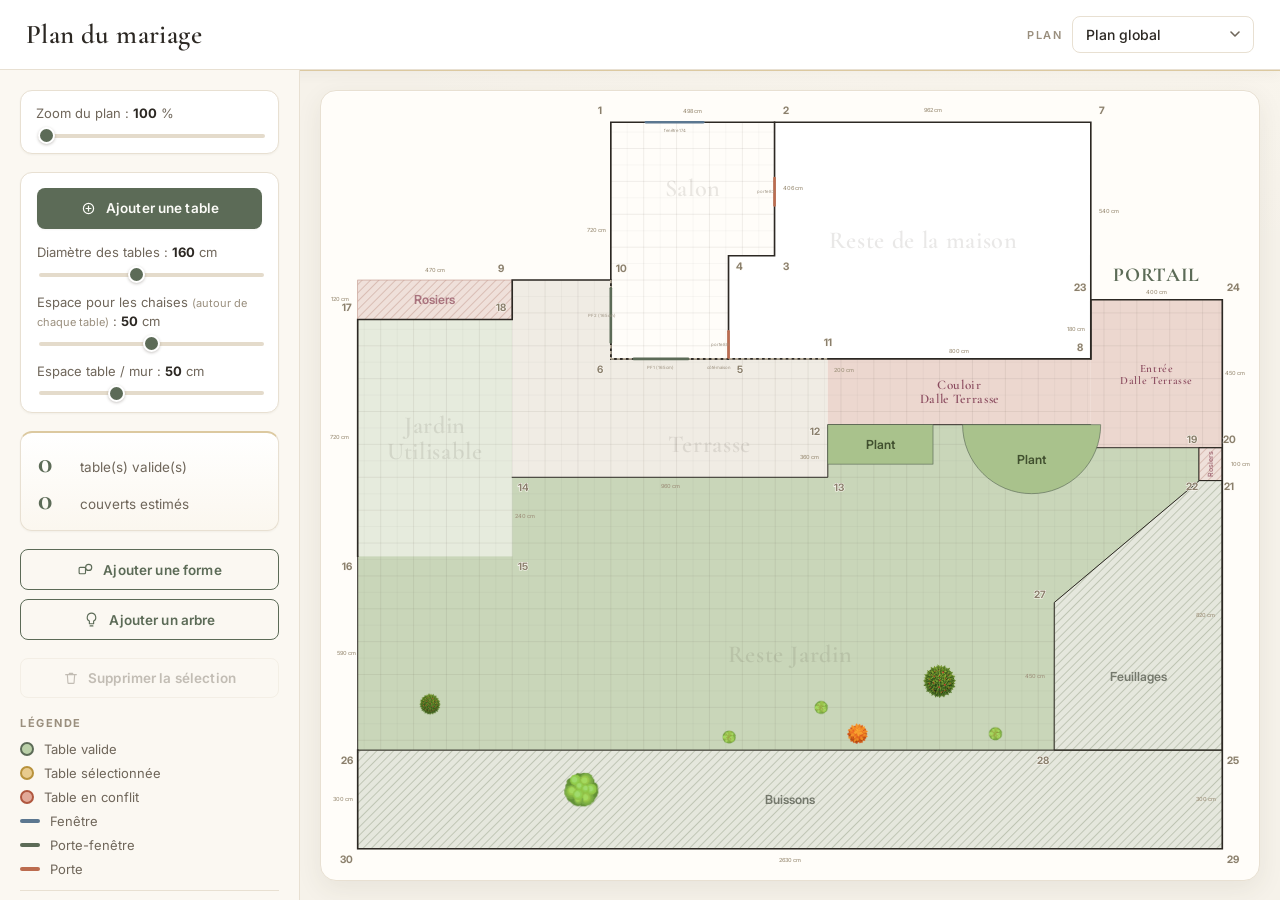
==== commit 148e7167: "livraison v2" ====
--- a/web-app-plan-du-mariage/index.html
+++ b/web-app-plan-du-mariage/index.html
@@ -20,8 +20,18 @@
 
   <main class="appli">
 
-    <!-- Panneau latéral : actions, réglages, compteur, légende -->
+    <!-- Panneau latéral : actions, réglages, compteur, légende.
+         Sur mobile, il devient une feuille coulissante (bottom sheet) ouverte
+         depuis la barre d'outils du bas (bouton « Réglages »). -->
     <aside class="panneau">
+
+      <!-- En-tête de la feuille mobile : titre + fermeture (caché sur desktop). -->
+      <div class="sheet-tete">
+        <span class="sheet-titre">Réglages</span>
+        <button id="btn-fermer-reglages" class="sheet-close" type="button" aria-label="Fermer les réglages">
+          <svg viewBox="0 0 24 24" width="20" height="20" fill="none" stroke="currentColor" stroke-width="1.8" stroke-linecap="round" aria-hidden="true"><path d="M6 6l12 12M18 6L6 18"/></svg>
+        </button>
+      </div>
 
       <section class="reglage reglage--zoom">
         <label for="rng-zoom">Zoom du plan : <strong id="val-zoom">100</strong> %</label>
@@ -123,6 +133,36 @@
     </div>
 
   </main>
+
+  <!-- ===================== BARRE D'OUTILS (mobile) =======================
+       Visible uniquement sur petit écran (display:none sur desktop). Reprend
+       les actions principales + ouvre la feuille « Réglages ». Les boutons
+       appellent les MÊMES fonctions que ceux du panneau. -->
+  <nav class="barre-mobile" aria-label="Outils">
+    <button id="btn-m-table" class="barre-btn" type="button">
+      <svg viewBox="0 0 24 24" width="22" height="22" fill="none" stroke="currentColor" stroke-width="1.7" stroke-linecap="round" stroke-linejoin="round" aria-hidden="true"><circle cx="12" cy="12" r="7.2"/><path d="M12 8.6v6.8M8.6 12h6.8"/></svg>
+      <span>Table</span>
+    </button>
+    <button id="btn-m-forme" class="barre-btn" type="button">
+      <svg viewBox="0 0 24 24" width="22" height="22" fill="none" stroke="currentColor" stroke-width="1.6" stroke-linejoin="round" aria-hidden="true"><rect x="3" y="9" width="9" height="9" rx="1.4"/><circle cx="16.5" cy="9" r="4.3"/></svg>
+      <span>Forme</span>
+    </button>
+    <button id="btn-m-arbre" class="barre-btn" type="button">
+      <svg viewBox="0 0 24 24" width="22" height="22" fill="none" stroke="currentColor" stroke-width="1.6" stroke-linecap="round" stroke-linejoin="round" aria-hidden="true"><path d="M12 3a6 6 0 0 0-3 11.2V18h6v-3.8A6 6 0 0 0 12 3Z"/><path d="M10 21h4"/></svg>
+      <span>Arbre</span>
+    </button>
+    <button id="btn-m-suppr" class="barre-btn" type="button" disabled>
+      <svg viewBox="0 0 24 24" width="22" height="22" fill="none" stroke="currentColor" stroke-width="1.7" stroke-linecap="round" stroke-linejoin="round" aria-hidden="true"><path d="M4 7h16M9.5 7V5h5v2M6.5 7l.9 12.2a1 1 0 0 0 1 .8h7.2a1 1 0 0 0 1-.8L17.5 7"/></svg>
+      <span>Supprimer</span>
+    </button>
+    <button id="btn-m-reglages" class="barre-btn" type="button">
+      <svg viewBox="0 0 24 24" width="22" height="22" fill="none" stroke="currentColor" stroke-width="1.7" stroke-linecap="round" stroke-linejoin="round" aria-hidden="true"><path d="M5 8h9M17 8h2M5 16h2M11 16h8"/><circle cx="15" cy="8" r="2.1"/><circle cx="9" cy="16" r="2.1"/></svg>
+      <span>Réglages</span>
+    </button>
+  </nav>
+
+  <!-- Fond sombre derrière la feuille « Réglages » (mobile) : ferme au clic. -->
+  <div id="sheet-backdrop" class="sheet-backdrop" hidden></div>
 
   <!-- ===================== MODALE : choisir un arbre ===================== -->
   <div id="modal-arbre" class="modal" hidden>
@@ -194,6 +234,21 @@
     </div>
   </div>
 
-  <script src="app.js"></script>
+  <!-- Scripts classiques chargés DANS L'ORDRE (portée globale partagée, aucun build).
+       Voir js/00-STRUCTURE.md pour le rôle de chaque fichier et les contraintes d'ordre.
+       L'ordre est important : 01 avant 02 (PLANS.global utilise translater au chargement),
+       05 avant 11 (les gestes posent des écouteurs sur svg/scene), 12 en dernier. -->
+  <script src="js/01-geometrie.js"></script>
+  <script src="js/02-plans.js"></script>
+  <script src="js/03-etat.js"></script>
+  <script src="js/04-validite.js"></script>
+  <script src="js/05-rendu-base.js"></script>
+  <script src="js/06-rendu-plan.js"></script>
+  <script src="js/07-rendu-objets.js"></script>
+  <script src="js/08-interface.js"></script>
+  <script src="js/09-actions.js"></script>
+  <script src="js/10-modales.js"></script>
+  <script src="js/11-gestes.js"></script>
+  <script src="js/12-init.js"></script>
 </body>
 </html>
--- a/web-app-plan-du-mariage/style.css
+++ b/web-app-plan-du-mariage/style.css
@@ -255,7 +255,17 @@
   padding-top:13px; border-top:1px solid var(--ligne); }
 
 /* -------------------------------- Scène ------------------------------- */
-.scene{ flex:1; min-width:0; min-height:0; padding:20px; position:relative; overflow:hidden; }
+/* touch-action:none → le plan capte lui-même les gestes tactiles (glisser,
+   pan, pinch) ; le scroll/zoom natif du navigateur ne s'en mêle pas. Le pan
+   et le pinch sont gérés en JS (appliquerZoom + scrollLeft/Top). N'affecte
+   que le tactile : sur desktop la molette/trackpad continue de fonctionner. */
+.scene{ flex:1; min-width:0; min-height:0; padding:20px; position:relative; overflow:hidden; touch-action:none; }
+
+/* Chrome propre au mobile : masqué par défaut (affiché dans la media query). */
+.barre-mobile{ display:none; }
+.sheet-tete{ display:none; }
+.sheet-backdrop{ display:none; }
+.sheet-backdrop[hidden]{ display:none; }
 #plan{
   display:block; background:var(--salon);
   border:1px solid var(--ligne); border-radius:var(--r-lg);
@@ -379,7 +389,7 @@
 /* ------------------------------- Modales ------------------------------ */
 .modal[hidden]{ display:none !important; }
 .modal{
-  position:fixed; inset:0; z-index:50;
+  position:fixed; inset:0; z-index:70;   /* au-dessus des feuilles mobiles (panneau 60, éditeur 65) */
   display:flex; align-items:center; justify-content:center; padding:24px;
 }
 .modal__overlay{ position:absolute; inset:0; background:rgba(44,40,35,.45); backdrop-filter:blur(2px); }
@@ -438,17 +448,99 @@
 .forme-type.active{ border-color:var(--olivier); background:var(--olivier-clair);
   color:var(--encre); box-shadow:0 0 0 1px var(--olivier) inset; }
 
-/* ------------------------- Petit écran -------------------------------- */
+/* ========================== Petit écran (mobile) =======================
+   App-shell plein écran : header en haut, PLAN juste en dessous (occupe tout
+   l'espace), barre d'outils en bas. Plus de scroll de page. Le panneau de
+   réglages et l'éditeur de forme deviennent des feuilles coulissantes (bottom
+   sheets) à l'échelle de l'ÉCRAN (et non dans le cadre du plan). Le zoom se
+   fait au doigt (pinch) : le curseur de zoom est retiré. */
 @media (max-width:760px){
-  html,body{ height:auto; }
-  body{ overflow:auto; }
-  .appli{ flex-direction:column; }
-  .panneau{ width:100%; border-right:none; border-bottom:1px solid var(--ligne); }
-  .scene{ flex:none; height:60vh; }
-  .entete{ padding:14px 18px; }
-  .entete h1{ font-size:23px; }
-  .entete__plan select{ min-width:150px; }
-  .editeur-flottant{ top:14px; right:14px; width:210px; }
-  .modal__dialog--large{ width:100%; }
-  .arbre-grille{ grid-template-columns:repeat(5, 1fr); }
-}
+  html,body{ height:100%; }
+  body{ overflow:hidden; }
+
+  .appli{ flex-direction:column; min-height:0; }
+
+  /* Le plan passe JUSTE SOUS le header et remplit l'espace disponible.
+     (flex:1 + min-height:0 → hauteur déduite du viewport, pas du SVG : pas de
+     boucle avec appliquerZoom, qui mesure .scene.) */
+  .scene{ flex:1; height:auto; min-height:0; padding:10px; }
+
+  /* En-tête compact. */
+  .entete{ padding:11px 15px; }
+  .entete h1{ font-size:20px; }
+  .entete__plan label{ display:none; }            /* on gagne de la place */
+  .entete__plan select{ min-width:140px; padding:8px 30px 8px 12px; }
+
+  /* ----------------------- Barre d'outils du bas ---------------------- */
+  .barre-mobile{
+    display:flex; flex:none;
+    justify-content:space-around; align-items:stretch; gap:2px;
+    padding:5px 6px calc(5px + env(safe-area-inset-bottom));
+    background:var(--papier); border-top:1px solid var(--ligne);
+    box-shadow:0 -2px 14px rgba(70,58,42,.08); z-index:30;
+  }
+  .barre-btn{
+    flex:1; display:flex; flex-direction:column; align-items:center; gap:3px;
+    padding:7px 2px; border:none; background:transparent; cursor:pointer;
+    color:var(--encre-2); font-family:inherit; font-size:10.5px; font-weight:600;
+    border-radius:var(--r-sm); transition:background .14s, color .14s;
+  }
+  .barre-btn:active{ background:var(--ivoire); }
+  .barre-btn:disabled{ opacity:.36; }
+  #btn-m-table{ color:var(--olivier); }           /* action première, mise en avant */
+
+  /* ------------- Panneau = feuille coulissante (bottom sheet) --------- */
+  .panneau{
+    position:fixed; left:0; right:0; bottom:0; top:auto; z-index:60;
+    width:100%; max-height:82vh; overflow-y:auto;
+    border:none; border-top:1px solid var(--ligne); border-radius:18px 18px 0 0;
+    box-shadow:0 -10px 40px rgba(60,50,40,.22);
+    padding:0 18px calc(20px + env(safe-area-inset-bottom));
+    gap:16px;
+    transform:translateY(110%); transition:transform .28s ease;
+    overscroll-behavior:contain;
+  }
+  body.reglages-ouverts .panneau{ transform:translateY(0); }
+
+  .sheet-tete{
+    display:flex; align-items:center; justify-content:space-between;
+    position:sticky; top:0; z-index:1; margin:0 -18px 2px; padding:11px 16px 9px;
+    background:var(--ivoire-2); border-bottom:1px solid var(--ligne);
+  }
+  .sheet-titre{ font-family:"Cormorant Garamond", serif; font-size:20px;
+    font-weight:600; color:var(--encre); letter-spacing:.3px; }
+  .sheet-close{
+    width:34px; height:34px; display:inline-flex; align-items:center; justify-content:center;
+    border:none; background:transparent; color:var(--encre-2); border-radius:50%; cursor:pointer;
+  }
+  .sheet-close:active{ background:var(--ivoire); }
+
+  /* Zoom retiré sur mobile (on zoome au doigt). */
+  .reglage--zoom{ display:none; }
+
+  /* Backdrop derrière la feuille « Réglages ». */
+  .sheet-backdrop{ display:block; position:fixed; inset:0; z-index:55;
+    background:rgba(44,40,35,.42); }
+
+  /* --------- Éditeur de forme = feuille en bas de l'ÉCRAN (hors plan) -----
+     Avant : en absolute dans .scene (coin haut-droit) → partie basse coupée,
+     inutilisable. Désormais : feuille fixée au bas du viewport, défilante. */
+  .editeur-flottant{
+    position:fixed; left:0; right:0; bottom:0; top:auto; width:auto;
+    max-height:80vh; overflow-y:auto; z-index:65;
+    border-radius:18px 18px 0 0; border:none; border-top:3px solid var(--ligne-or);
+    padding:16px 18px calc(18px + env(safe-area-inset-bottom));
+    box-shadow:0 -10px 40px rgba(60,50,40,.22);
+    overscroll-behavior:contain;
+  }
+
+  /* --------- Modales (forme / arbre) = feuilles plein écran en bas ------- */
+  .modal{ align-items:flex-end; padding:0; }
+  .modal__dialog, .modal__dialog--large{
+    width:100%; max-width:100%; max-height:92vh;
+    border-radius:18px 18px 0 0;
+    padding:20px 18px calc(18px + env(safe-area-inset-bottom));
+  }
+  .modal__actions .btn{ min-width:0; flex:1; }
+  .arbre-grille{ grid-template-columns:repeat(4, 1fr); }
+}
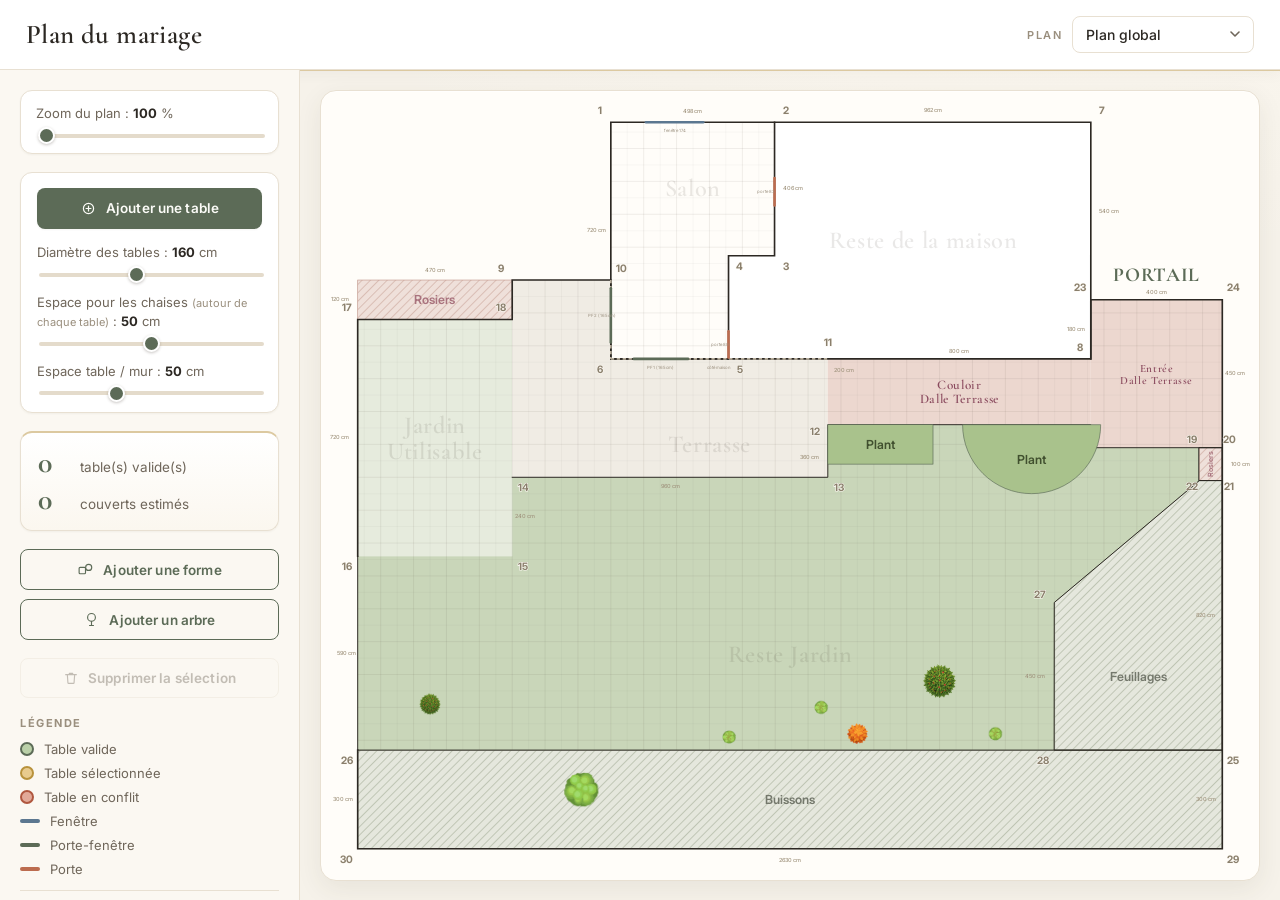
==== commit f5fb0f29: "v3 - Mobile Mode Improvements" ====
--- a/web-app-plan-du-mariage/index.html
+++ b/web-app-plan-du-mariage/index.html
@@ -71,7 +71,7 @@
           <span>Ajouter une forme</span>
         </button>
         <button id="btn-ajouter-arbre" class="btn btn--rect">
-          <svg viewBox="0 0 24 24" width="17" height="17" fill="none" stroke="currentColor" stroke-width="1.6" stroke-linecap="round" stroke-linejoin="round" aria-hidden="true"><path d="M12 3a6 6 0 0 0-3 11.2V18h6v-3.8A6 6 0 0 0 12 3Z"/><path d="M10 21h4"/></svg>
+          <svg viewBox="0 0 24 24" width="17" height="17" fill="none" stroke="currentColor" stroke-width="1.6" stroke-linecap="round" stroke-linejoin="round" aria-hidden="true"><circle cx="12" cy="9" r="5.5"/><path d="M12 14.5V20.5M9.2 20.5h5.6"/></svg>
           <span>Ajouter un arbre</span>
         </button>
       </div>
@@ -102,37 +102,95 @@
       <svg id="plan" xmlns="http://www.w3.org/2000/svg" preserveAspectRatio="xMidYMid meet"></svg>
 
       <!-- Éditeur flottant : affiché en haut à droite, par-dessus le plan,
-           quand une FORME est sélectionnée. -->
+           quand une FORME est sélectionnée (desktop). Sur mobile, c'est une
+           feuille à onglets ouverte via le menu d'actions « Éditer ». -->
       <aside id="editeur-forme" class="editeur-flottant" hidden>
         <button id="fe-fermer" class="modal__close" type="button" aria-label="Fermer">
           <svg viewBox="0 0 24 24" width="18" height="18" fill="none" stroke="currentColor" stroke-width="1.8" stroke-linecap="round" aria-hidden="true"><path d="M6 6l12 12M18 6L6 18"/></svg>
         </button>
         <h2>Forme</h2>
-        <label class="champ">Titre
-          <input type="text" id="fe-titre" maxlength="24" placeholder="ex. Buffet, Scène, Bar…">
-        </label>
-        <div class="champ-dims">
-          <label>Largeur <input type="number" id="fe-w" min="40" step="10"> cm</label>
-          <label>Hauteur <input type="number" id="fe-h" min="40" step="10"> cm</label>
-        </div>
-        <div class="champ-rotation">
-          <label>Rotation <input type="number" id="fe-angle" min="0" max="359" step="1"> °</label>
-          <button id="fe-angle-reset" class="btn-mini" type="button" title="Remettre la forme droite (0°)">Remettre droit</button>
-        </div>
-        <div class="champ">Fond
-          <div class="couleurs" id="fe-fond"></div>
-        </div>
-        <div class="champ">Contour
-          <div class="couleurs" id="fe-bord"></div>
-        </div>
+
+        <!-- Onglets — mobile uniquement (display:none sur desktop). Réduisent la
+             hauteur de la feuille : « Forme » (titre + dimensions) et « Couleurs »
+             sur deux pages que l'on balaie horizontalement. -->
+        <div class="fe-onglets" role="tablist" aria-label="Réglages de la forme">
+          <button type="button" class="fe-onglet active" data-onglet="0" aria-selected="true">Forme</button>
+          <button type="button" class="fe-onglet" data-onglet="1" aria-selected="false">Couleurs</button>
+        </div>
+
+        <!-- Panneaux. Desktop : « transparents » (display:contents) → les champs
+             s'empilent comme avant. Mobile : deux pages défilables (scroll-snap). -->
+        <div class="fe-panels" id="fe-panels">
+          <div class="fe-panel fe-panel--forme" data-panel="0">
+            <label class="champ">Titre
+              <input type="text" id="fe-titre" maxlength="24" placeholder="ex. Buffet, Scène, Bar…">
+            </label>
+            <!-- Desktop : Largeur/Hauteur sur une ligne, Rotation + « Remettre droit »
+                 en dessous. Mobile : les 3 champs alignés (petits inputs), bouton
+                 « Remettre droit » et « ° » masqués. -->
+            <div class="fe-mesures">
+              <label class="fe-mesure">Largeur <input type="number" id="fe-w" min="40" step="10"><span class="fe-unite">cm</span></label>
+              <label class="fe-mesure">Hauteur <input type="number" id="fe-h" min="40" step="10"><span class="fe-unite">cm</span></label>
+              <label class="fe-mesure">Rotation <input type="number" id="fe-angle" min="0" max="359" step="1"><span class="fe-unite fe-unite--deg">°</span></label>
+              <button id="fe-angle-reset" class="btn-mini" type="button" title="Remettre la forme droite (0°)">Remettre droit</button>
+            </div>
+          </div>
+          <div class="fe-panel fe-panel--couleurs" data-panel="1">
+            <div class="champ">Fond
+              <div class="couleurs" id="fe-fond"></div>
+            </div>
+            <div class="champ">Contour
+              <div class="couleurs" id="fe-bord"></div>
+            </div>
+          </div>
+        </div>
+
+        <!-- « Enregistrer » : mobile uniquement (referme la feuille ; les
+             modifications sont déjà appliquées en direct). Masqué sur desktop. -->
+        <button id="fe-enregistrer" class="btn btn--principal fe-enregistrer" type="button">
+          <svg viewBox="0 0 24 24" width="16" height="16" fill="none" stroke="currentColor" stroke-width="1.9" stroke-linecap="round" stroke-linejoin="round" aria-hidden="true"><path d="M5 12.5l4.2 4.2L19 7"/></svg>
+          <span>Enregistrer</span>
+        </button>
         <button id="fe-suppr" class="btn btn--secondaire">
           <svg viewBox="0 0 24 24" width="16" height="16" fill="none" stroke="currentColor" stroke-width="1.7" stroke-linecap="round" stroke-linejoin="round" aria-hidden="true"><path d="M4 7h16M9.5 7V5h5v2M6.5 7l.9 12.2a1 1 0 0 0 1 .8h7.2a1 1 0 0 0 1-.8L17.5 7"/></svg>
           <span>Supprimer cette forme</span>
         </button>
       </aside>
+
+      <!-- Menu d'actions tactile (mobile) : apparaît au-dessus d'une FORME
+           sélectionnée. 3 choix : déplacer, éditer, faire tourner. Positionné
+           en JS (positionnerActionsForme). Masqué sur desktop. -->
+      <div id="forme-actions" class="forme-actions" role="menu" aria-label="Actions sur la forme" hidden>
+        <button type="button" id="fa-deplacer" class="fa-btn" role="menuitem">
+          <svg viewBox="0 0 24 24" width="20" height="20" fill="none" stroke="currentColor" stroke-width="1.7" stroke-linecap="round" stroke-linejoin="round" aria-hidden="true"><path d="M12 3v18M3 12h18M12 3 9.5 5.5M12 3l2.5 2.5M12 21l-2.5-2.5M12 21l2.5-2.5M3 12l2.5-2.5M3 12l2.5 2.5M21 12l-2.5-2.5M21 12l-2.5 2.5"/></svg>
+          <span>Déplacer</span>
+        </button>
+        <button type="button" id="fa-editer" class="fa-btn" role="menuitem">
+          <svg viewBox="0 0 24 24" width="20" height="20" fill="none" stroke="currentColor" stroke-width="1.7" stroke-linecap="round" stroke-linejoin="round" aria-hidden="true"><path d="M4 20h4L18.5 9.5a2 2 0 0 0-2.8-2.8L5 17.5V20z"/><path d="M14 7.5l2.8 2.8"/></svg>
+          <span>Éditer</span>
+        </button>
+        <button type="button" id="fa-tourner" class="fa-btn" role="menuitem">
+          <svg viewBox="0 0 24 24" width="20" height="20" fill="none" stroke="currentColor" stroke-width="1.7" stroke-linecap="round" stroke-linejoin="round" aria-hidden="true"><path d="M4.5 9a8 8 0 1 1-.6 6"/><path d="M3 4v5h5"/></svg>
+          <span>Tourner</span>
+        </button>
+      </div>
     </div>
 
   </main>
+
+  <!-- ============= MODE TACTILE (déplacer / tourner) — overlay mobile =========
+       Bannière de mode + bouton « Valider ». N'apparaissent que lorsqu'un mode
+       est actif (classes body.mode-deplacer / body.mode-tourner), donc jamais
+       sur desktop. Le cadre coloré du plan et la barre d'outils masquée sont
+       gérés en CSS. -->
+  <div id="mode-banniere" class="mode-banniere" aria-live="polite" hidden>
+    <svg class="mode-banniere__ico" viewBox="0 0 24 24" width="17" height="17" fill="none" stroke="currentColor" stroke-width="1.8" stroke-linecap="round" stroke-linejoin="round" aria-hidden="true"><path d="M12 8v8M8 12h8"/><circle cx="12" cy="12" r="9.5"/></svg>
+    <span id="mode-banniere-txt"></span>
+  </div>
+  <button id="btn-valider-mode" class="btn-valider" type="button">
+    <svg viewBox="0 0 24 24" width="18" height="18" fill="none" stroke="currentColor" stroke-width="2" stroke-linecap="round" stroke-linejoin="round" aria-hidden="true"><path d="M5 12.5l4.2 4.2L19 7"/></svg>
+    <span>Valider</span>
+  </button>
 
   <!-- ===================== BARRE D'OUTILS (mobile) =======================
        Visible uniquement sur petit écran (display:none sur desktop). Reprend
@@ -148,7 +206,7 @@
       <span>Forme</span>
     </button>
     <button id="btn-m-arbre" class="barre-btn" type="button">
-      <svg viewBox="0 0 24 24" width="22" height="22" fill="none" stroke="currentColor" stroke-width="1.6" stroke-linecap="round" stroke-linejoin="round" aria-hidden="true"><path d="M12 3a6 6 0 0 0-3 11.2V18h6v-3.8A6 6 0 0 0 12 3Z"/><path d="M10 21h4"/></svg>
+      <svg viewBox="0 0 24 24" width="22" height="22" fill="none" stroke="currentColor" stroke-width="1.6" stroke-linecap="round" stroke-linejoin="round" aria-hidden="true"><circle cx="12" cy="9" r="5.5"/><path d="M12 14.5V20.5M9.2 20.5h5.6"/></svg>
       <span>Arbre</span>
     </button>
     <button id="btn-m-suppr" class="barre-btn" type="button" disabled>
--- a/web-app-plan-du-mariage/style.css
+++ b/web-app-plan-du-mariage/style.css
@@ -178,11 +178,7 @@
 .champ-dims label{ flex:1; display:flex; flex-direction:column; gap:5px;
   font-size:11px; font-weight:600; letter-spacing:.08em; text-transform:uppercase; color:var(--encre-3); }
 .champ-dims input{ width:100%; padding:8px 10px; font-size:14px; }
-/* Ligne « Rotation » : champ d'angle + bouton « Remettre droit ». */
-.champ-rotation{ display:flex; gap:10px; align-items:flex-end; }
-.champ-rotation label{ flex:1; display:flex; flex-direction:column; gap:5px;
-  font-size:11px; font-weight:600; letter-spacing:.08em; text-transform:uppercase; color:var(--encre-3); }
-.champ-rotation input{ width:100%; padding:8px 10px; font-size:14px; }
+/* « Remettre droit » (éditeur, desktop) : posé dans la grille .fe-mesures. */
 .btn-mini{ flex:none; padding:8px 11px; font-size:11px; font-weight:600;
   letter-spacing:.04em; color:var(--olivier); background:transparent;
   border:1px solid var(--olivier); border-radius:var(--r-sm); cursor:pointer;
@@ -190,12 +186,64 @@
 .btn-mini:hover{ background:var(--olivier-clair); }
 .couleurs{ display:flex; flex-wrap:wrap; gap:8px; margin-top:3px; }
 .pastille-couleur{
-  width:26px; height:26px; border-radius:50%;
+  width:26px; height:26px; border-radius:50%; flex-shrink:0;
   border:2px solid rgba(60,50,40,.18); padding:0; cursor:pointer;
   transition:transform .12s, box-shadow .12s;
 }
 .pastille-couleur:hover{ transform:scale(1.12); }
 .pastille-couleur.active{ box-shadow:0 0 0 2px var(--papier), 0 0 0 4px var(--olivier); }
+
+/* ---- Éditeur de forme : onglets & panneaux (transparents sur DESKTOP) -----
+   Sur desktop, onglets/bouton « Enregistrer » masqués et panneaux en
+   display:contents → les champs s'empilent EXACTEMENT comme avant (layout
+   inchangé). Le mobile (media query) réactive onglets + balayage. */
+.fe-onglets{ display:none; }
+.fe-panels{ display:contents; }
+.fe-panel{ display:contents; }
+.fe-enregistrer{ display:none; }
+
+/* Dimensions + rotation regroupées. Desktop : Largeur/Hauteur sur une ligne,
+   Rotation + « Remettre droit » sur la suivante (grille 2 colonnes). */
+.fe-mesures{ display:grid; grid-template-columns:1fr 1fr; gap:12px 11px; align-items:end; }
+.fe-mesure{ display:flex; flex-direction:column; gap:5px;
+  font-size:11px; font-weight:600; letter-spacing:.08em; text-transform:uppercase; color:var(--encre-3); }
+.fe-mesure input{ width:100%; padding:8px 10px; font-size:14px; }
+.fe-mesures #fe-angle-reset{ justify-self:start; align-self:end; }
+
+/* ---- Menu d'actions tactile + overlays de mode (mobile) ------------------
+   Déclarés globalement mais inactifs tant qu'on n'est pas en situation mobile :
+   le menu est masqué/affiché en JS (garde estMobile), le bouton « Valider » et
+   la bannière par les classes body.mode-* (jamais posées sur desktop). */
+.forme-actions[hidden]{ display:none !important; }
+.forme-actions{ position:fixed; z-index:66; display:flex; gap:4px; padding:5px;
+  background:var(--papier); border:1px solid var(--ligne); border-radius:var(--r-md); box-shadow:var(--sh-2); }
+.fa-btn{ display:flex; flex-direction:column; align-items:center; gap:3px; min-width:62px;
+  padding:8px 9px; border:none; background:transparent; color:var(--encre-2);
+  font-family:inherit; font-size:11px; font-weight:600; border-radius:var(--r-sm); cursor:pointer;
+  transition:background .14s, color .14s; }
+.fa-btn svg{ color:var(--olivier); }
+.fa-btn:active{ background:var(--olivier-clair); color:var(--olivier-fonce); }
+
+.mode-banniere[hidden]{ display:none; }
+.mode-banniere{ position:fixed; top:calc(env(safe-area-inset-top,0px) + 66px); left:50%;
+  transform:translateX(-50%); z-index:45; display:flex; align-items:center; gap:7px;
+  max-width:calc(100vw - 32px); padding:8px 15px; border-radius:999px;
+  font-family:inherit; font-size:12.5px; font-weight:600; color:#FBFBF7;
+  box-shadow:var(--sh-2); pointer-events:none; }
+.mode-banniere__ico{ flex-shrink:0; }
+body.mode-deplacer .mode-banniere{ background:var(--olivier); }
+body.mode-tourner  .mode-banniere{ background:var(--terracotta); }
+
+.btn-valider{ position:fixed; right:16px; bottom:calc(env(safe-area-inset-bottom,0px) + 16px);
+  z-index:45; display:none; align-items:center; gap:8px; padding:13px 22px;
+  border:none; border-radius:999px; background:var(--olivier); color:#FBFBF7;
+  font-family:inherit; font-size:14.5px; font-weight:700; letter-spacing:.01em;
+  box-shadow:0 6px 20px rgba(70,58,42,.28); cursor:pointer; }
+.btn-valider svg{ flex-shrink:0; }
+.btn-valider:active{ transform:translateY(.5px); }
+body.mode-deplacer .btn-valider,
+body.mode-tourner  .btn-valider{ display:inline-flex; }
+body.mode-tourner  .btn-valider{ background:var(--terracotta); }
 
 /* ------------------------------ Réglages ------------------------------ */
 .reglage{ display:flex; flex-direction:column; gap:9px; }
@@ -543,4 +591,52 @@
   }
   .modal__actions .btn{ min-width:0; flex:1; }
   .arbre-grille{ grid-template-columns:repeat(4, 1fr); }
-}
+
+  /* ============ Éditeur de forme : feuille à ONGLETS (plus compacte) ========
+     Deux pages (« Forme » / « Couleurs ») balayables horizontalement, pour
+     raccourcir la feuille. Le contenu desktop reste intact (display:contents
+     hors media query). */
+  .editeur-flottant{ gap:11px; }
+  .fe-onglets{ display:flex; gap:6px; }
+  .fe-onglet{ flex:1; padding:8px 6px; border:none; background:var(--ivoire);
+    color:var(--encre-3); font-family:inherit; font-size:11.5px; font-weight:700;
+    letter-spacing:.05em; text-transform:uppercase; border-radius:var(--r-sm); cursor:pointer;
+    transition:background .14s, color .14s, box-shadow .14s; }
+  .fe-onglet.active{ background:var(--olivier-clair); color:var(--olivier-fonce);
+    box-shadow:inset 0 0 0 1px var(--olivier); }
+
+  /* Panneaux : deux pages plein-largeur, défilement + scroll-snap horizontal. */
+  .fe-panels{ display:flex; overflow-x:auto; scroll-snap-type:x mandatory; scroll-behavior:smooth;
+    margin:0 -18px; scrollbar-width:none; -webkit-overflow-scrolling:touch; }
+  .fe-panels::-webkit-scrollbar{ display:none; }
+  .fe-panel{ flex:0 0 100%; min-width:0; scroll-snap-align:start; display:flex; flex-direction:column;
+    gap:12px; padding:2px 18px; }
+
+  /* Largeur / Hauteur / Rotation sur une seule ligne (petits inputs) ;
+     « Remettre droit » et le « ° » retirés sur mobile. */
+  .fe-mesures{ display:flex; gap:7px; align-items:flex-start; }
+  .fe-mesure{ flex:1 1 0; min-width:0; gap:4px; text-align:center;
+    font-size:9.5px; letter-spacing:.03em; }
+  .fe-mesure input{ width:100%; padding:7px 4px; font-size:14px; text-align:center; }
+  .fe-unite--deg{ display:none; }
+  #fe-angle-reset{ display:none; }
+
+  /* « Enregistrer » (au-dessus de « Supprimer cette forme »). */
+  .fe-enregistrer{ display:inline-flex; }
+
+  /* Couleurs sur UNE ligne, avec défilement horizontal (fond ET contour). */
+  .couleurs{ flex-wrap:nowrap; overflow-x:auto; padding-bottom:5px;
+    scrollbar-width:thin; -webkit-overflow-scrolling:touch; }
+
+  /* Menu d'actions tactile : cibles un peu plus larges au doigt. */
+  .fa-btn{ min-width:66px; padding:9px 10px; }
+
+  /* ===================== Mode tactile (déplacer / tourner) =================
+     Pendant un mode : barre d'outils masquée + cadre coloré autour du plan,
+     pour signaler « on n'est plus en navigation normale ». Vert = déplacer,
+     terracotta = tourner. */
+  body.mode-deplacer .barre-mobile,
+  body.mode-tourner  .barre-mobile{ display:none; }
+  body.mode-deplacer .scene{ box-shadow:inset 0 0 0 3px var(--olivier); }
+  body.mode-tourner  .scene{ box-shadow:inset 0 0 0 3px var(--terracotta); }
+}
